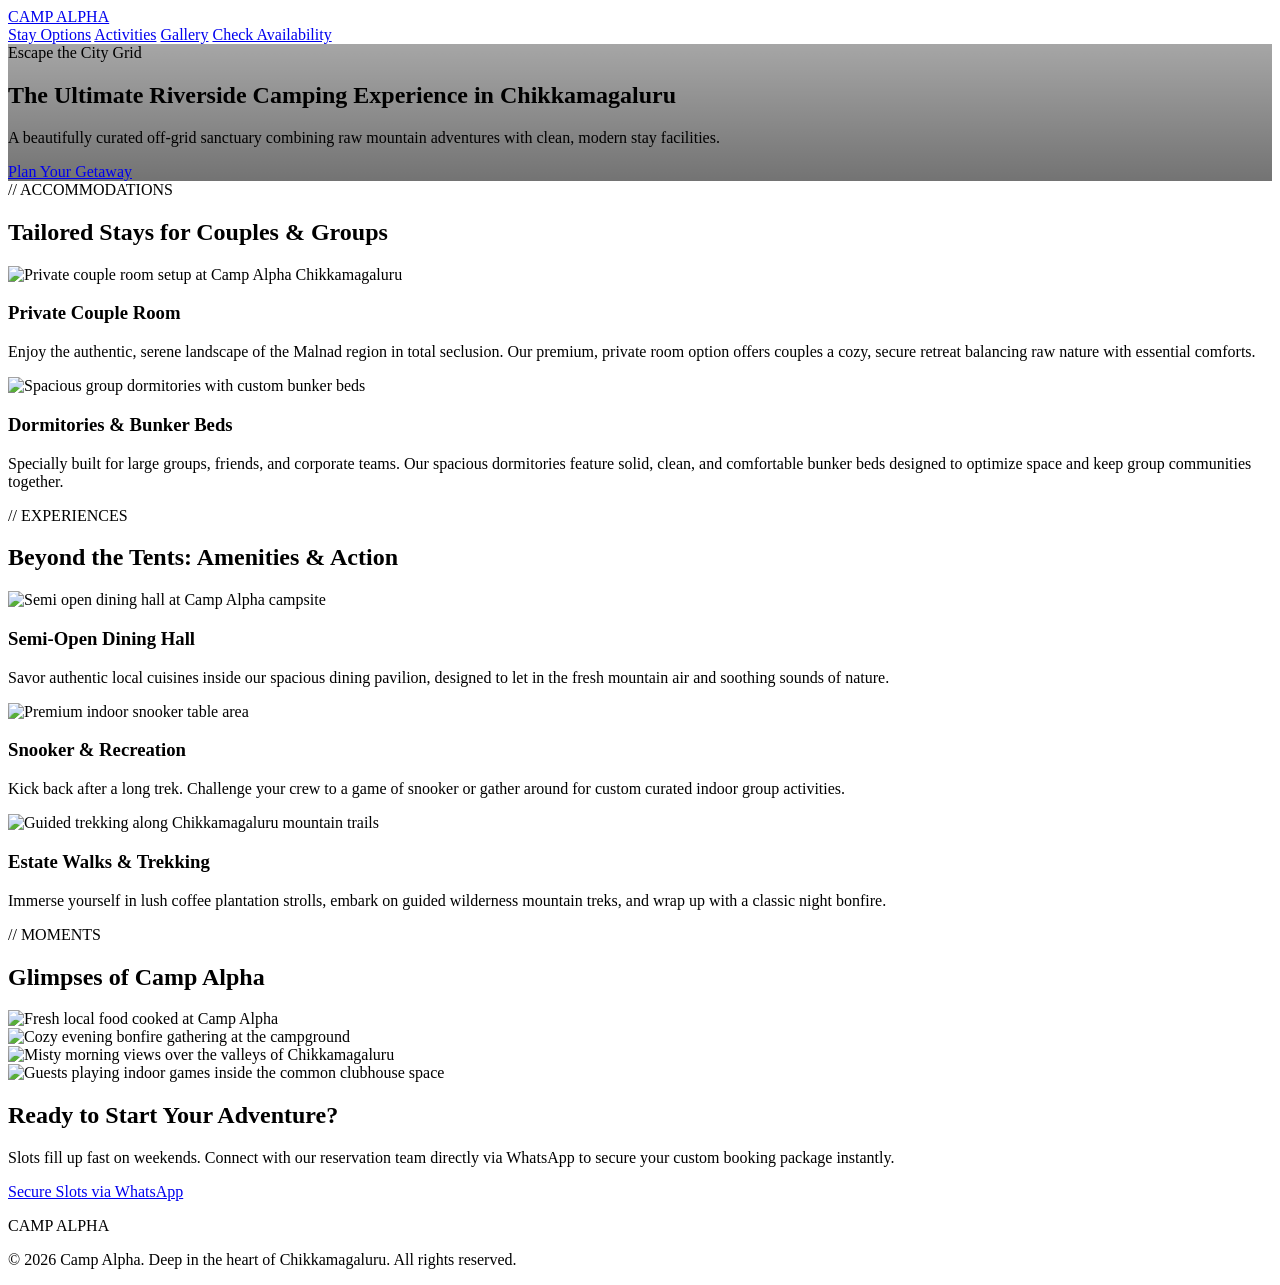
==== index.html @ cf1cba67 "Rename indrex.html to index.html" ====
<!DOCTYPE html>
<html lang="en">
<head>
    <meta charset="UTF-8">
    <meta name="viewport" content="width=device-width, initial-scale=1.0">
    <title>Camp Alpha | Premium Riverside Campsite & Dorms in Chikkamagaluru</title>
    <meta name="description" content="Discover Camp Alpha in Chikkamagaluru. Offering premium riverside camping, cozy private rooms, group dormitories with bunker beds, snooker, and a semi-open dining experience.">
    <meta name="keywords" content="campsite in chikkamagaluru, dormitory stay chikkamagaluru, bunker beds camp, riverside camping, private couple room campsite, camp alpha">
    
    <!-- Open Graph for Premium Social Link Previews -->
    <meta property="og:type" content="website">
    <meta property="og:url" content="https://yourdomain.com/">
    <meta property="og:title" content="Camp Alpha | Premium Riverside Campsite & Stay">
    <meta property="og:description" content="Riverside camping, premium group dorms, private couple rooms, snooker, and trekking at Camp Alpha, Chikkamagaluru.">
    <meta property="og:image" content="images/share-preview.webp">

    <!-- Design Fonts -->
    <link rel="preconnect" href="https://fonts.googleapis.com">
    <link rel="preconnect" href="https://fonts.gstatic.com" crossorigin>
    <link href="https://fonts.googleapis.com/css2?family=DM+Sans:wght@400;500;700&family=Playfair+Display:ital,wght@0,600;1,400&display=swap" rel="stylesheet">
    
    <link rel="stylesheet" href="style.css">

    <!-- Schema Structured Data for Local Search Optimization -->
    <script type="application/ld+json">
    {
      "@context": "https://schema.org",
      "@type": "Campground",
      "name": "Camp Alpha",
      "image": "https://yourdomain.com/images/hero-bg.webp",
      "description": "Premium adventure campsite, dormitory, and private stay structure in Chikkamagaluru.",
      "address": {
        "@type": "PostalAddress",
        "addressLocality": "Chikkamagaluru",
        "addressRegion": "Karnataka",
        "addressCountry": "IN"
      },
      "url": "https://yourdomain.com"
    }
    </script>
</head>
<body>

    <header class="navbar">
        <a href="#" class="brand-logo">CAMP ALPHA</a>
        <nav class="nav-links">
            <a href="#accommodations">Stay Options</a>
            <a href="#amenities">Activities</a>
            <a href="#gallery">Gallery</a>
            <a href="#booking" class="nav-cta">Check Availability</a>
        </nav>
    </header>

    <main>
        <!-- Hero Section -->
        <section class="hero-viewport" style="background-image: linear-gradient(rgba(0,0,0,0.35), rgba(0,0,0,0.55)), url('images/hero-bg.webp');">
            <div class="hero-container">
                <span class="hero-tagline">Escape the City Grid</span>
                <h1>The Ultimate Riverside Camping Experience in Chikkamagaluru</h1>
                <p>A beautifully curated off-grid sanctuary combining raw mountain adventures with clean, modern stay facilities.</p>
                <a href="#booking" class="action-btn">Plan Your Getaway</a>
            </div>
        </section>

        <!-- Accommodations / Stay Structural Flow -->
        <section id="accommodations" class="content-block">
            <div class="block-header">
                <span class="section-meta">// ACCOMMODATIONS</span>
                <h2>Tailored Stays for Couples & Groups</h2>
            </div>
            
            <div class="split-display-grid">
                <div class="display-card">
                    <div class="img-frame">
                        <img src="images/stay-couple.webp" alt="Private couple room setup at Camp Alpha Chikkamagaluru" loading="lazy">
                    </div>
                    <div class="card-body">
                        <h3>Private Couple Room</h3>
                        <p>Enjoy the authentic, serene landscape of the Malnad region in total seclusion. Our premium, private room option offers couples a cozy, secure retreat balancing raw nature with essential comforts.</p>
                    </div>
                </div>

                <div class="display-card">
                    <div class="img-frame">
                        <img src="images/stay-dorm.webp" alt="Spacious group dormitories with custom bunker beds" loading="lazy">
                    </div>
                    <div class="card-body">
                        <h3>Dormitories & Bunker Beds</h3>
                        <p>Specially built for large groups, friends, and corporate teams. Our spacious dormitories feature solid, clean, and comfortable bunker beds designed to optimize space and keep group communities together.</p>
                    </div>
                </div>
            </div>
        </section>

        <!-- Amenities & Recreation Elements -->
        <section id="amenities" class="content-block dark-accent">
            <div class="block-header">
                <span class="section-meta">// EXPERIENCES</span>
                <h2>Beyond the Tents: Amenities & Action</h2>
            </div>

            <div class="amenities-layout-row">
                <div class="amenity-node">
                    <img src="images/amenity-dining.webp" alt="Semi open dining hall at Camp Alpha campsite" loading="lazy">
                    <div class="node-meta">
                        <h3>Semi-Open Dining Hall</h3>
                        <p>Savor authentic local cuisines inside our spacious dining pavilion, designed to let in the fresh mountain air and soothing sounds of nature.</p>
                    </div>
                </div>

                <div class="amenity-node">
                    <img src="images/amenity-snooker.webp" alt="Premium indoor snooker table area" loading="lazy">
                    <div class="node-meta">
                        <h3>Snooker & Recreation</h3>
                        <p>Kick back after a long trek. Challenge your crew to a game of snooker or gather around for custom curated indoor group activities.</p>
                    </div>
                </div>

                <div class="amenity-node">
                    <img src="images/amenity-trek.webp" alt="Guided trekking along Chikkamagaluru mountain trails" loading="lazy">
                    <div class="node-meta">
                        <h3>Estate Walks & Trekking</h3>
                        <p>Immerse yourself in lush coffee plantation strolls, embark on guided wilderness mountain treks, and wrap up with a classic night bonfire.</p>
                    </div>
                </div>
            </div>
        </section>

        <!-- Media Gallery Component -->
        <section id="gallery" class="content-block">
            <div class="block-header">
                <span class="section-meta">// MOMENTS</span>
                <h2>Glimpses of Camp Alpha</h2>
            </div>
            <div class="masonry-gallery">
                <div class="gallery-item"><img src="images/gallery-1.webp" alt="Fresh local food cooked at Camp Alpha" loading="lazy"></div>
                <div class="gallery-item"><img src="images/gallery-2.webp" alt="Cozy evening bonfire gathering at the campground" loading="lazy"></div>
                <div class="gallery-item"><img src="images/gallery-3.webp" alt="Misty morning views over the valleys of Chikkamagaluru" loading="lazy"></div>
                <div class="gallery-item"><img src="images/gallery-4.webp" alt="Guests playing indoor games inside the common clubhouse space" loading="lazy"></div>
            </div>
        </section>

        <!-- Conversion and Interactive CTA Block -->
        <section id="booking" class="cta-banner-block">
            <div class="cta-box-wrapper">
                <h2>Ready to Start Your Adventure?</h2>
                <p>Slots fill up fast on weekends. Connect with our reservation team directly via WhatsApp to secure your custom booking package instantly.</p>
                <!-- Replace with your actual business link -->
                <a href="https://wa.me/YOUR_PHONE_NUMBER?text=Hi%20Camp%20Alpha!%20I%20want%20to%20check%20availability%20for%20an%20upcoming%20stay." class="whatsapp-cta-link" target="_blank" rel="noopener">
                    Secure Slots via WhatsApp
                </a>
            </div>
        </section>
    </main>

    <footer class="footer-bar">
        <div class="footer-wrap">
            <p class="brand-foot">CAMP ALPHA</p>
            <p class="copyright">&copy; 2026 Camp Alpha. Deep in the heart of Chikkamagaluru. All rights reserved.</p>
        </div>
    </footer>

</body>
</html>
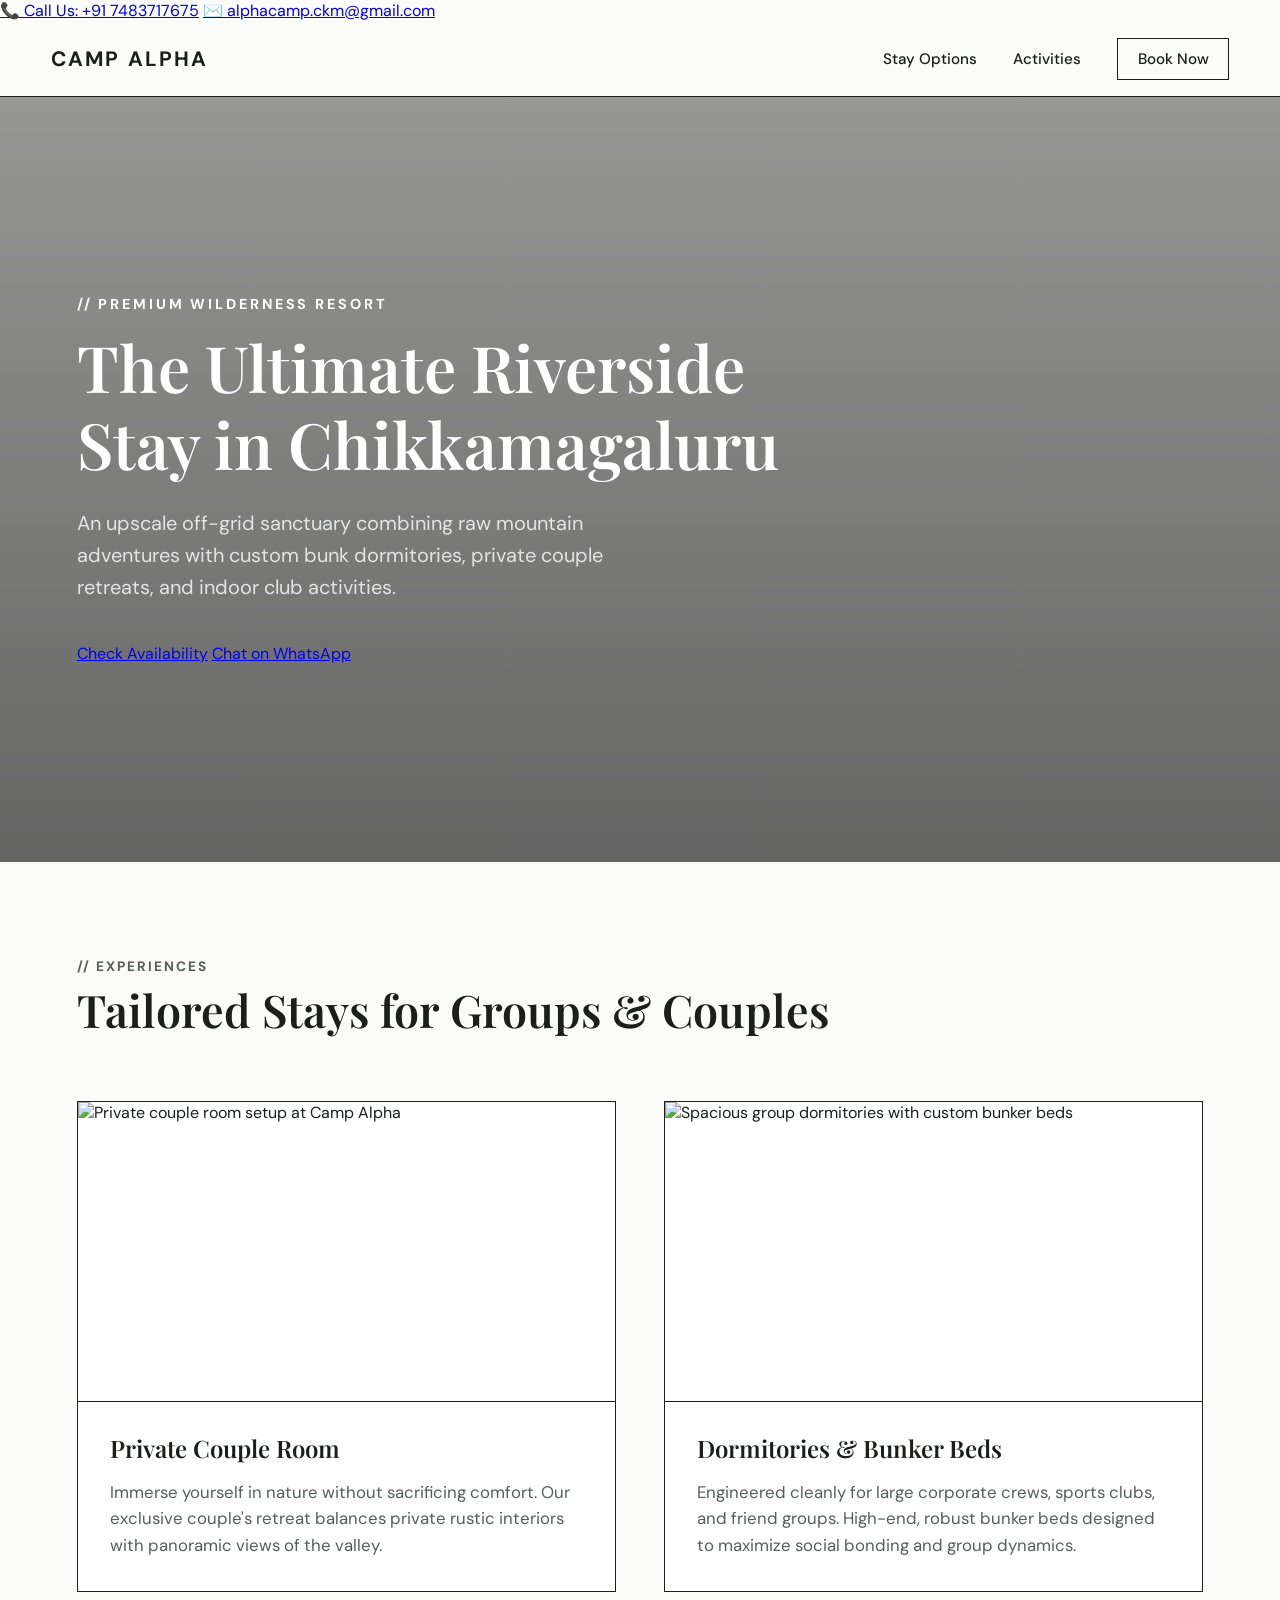
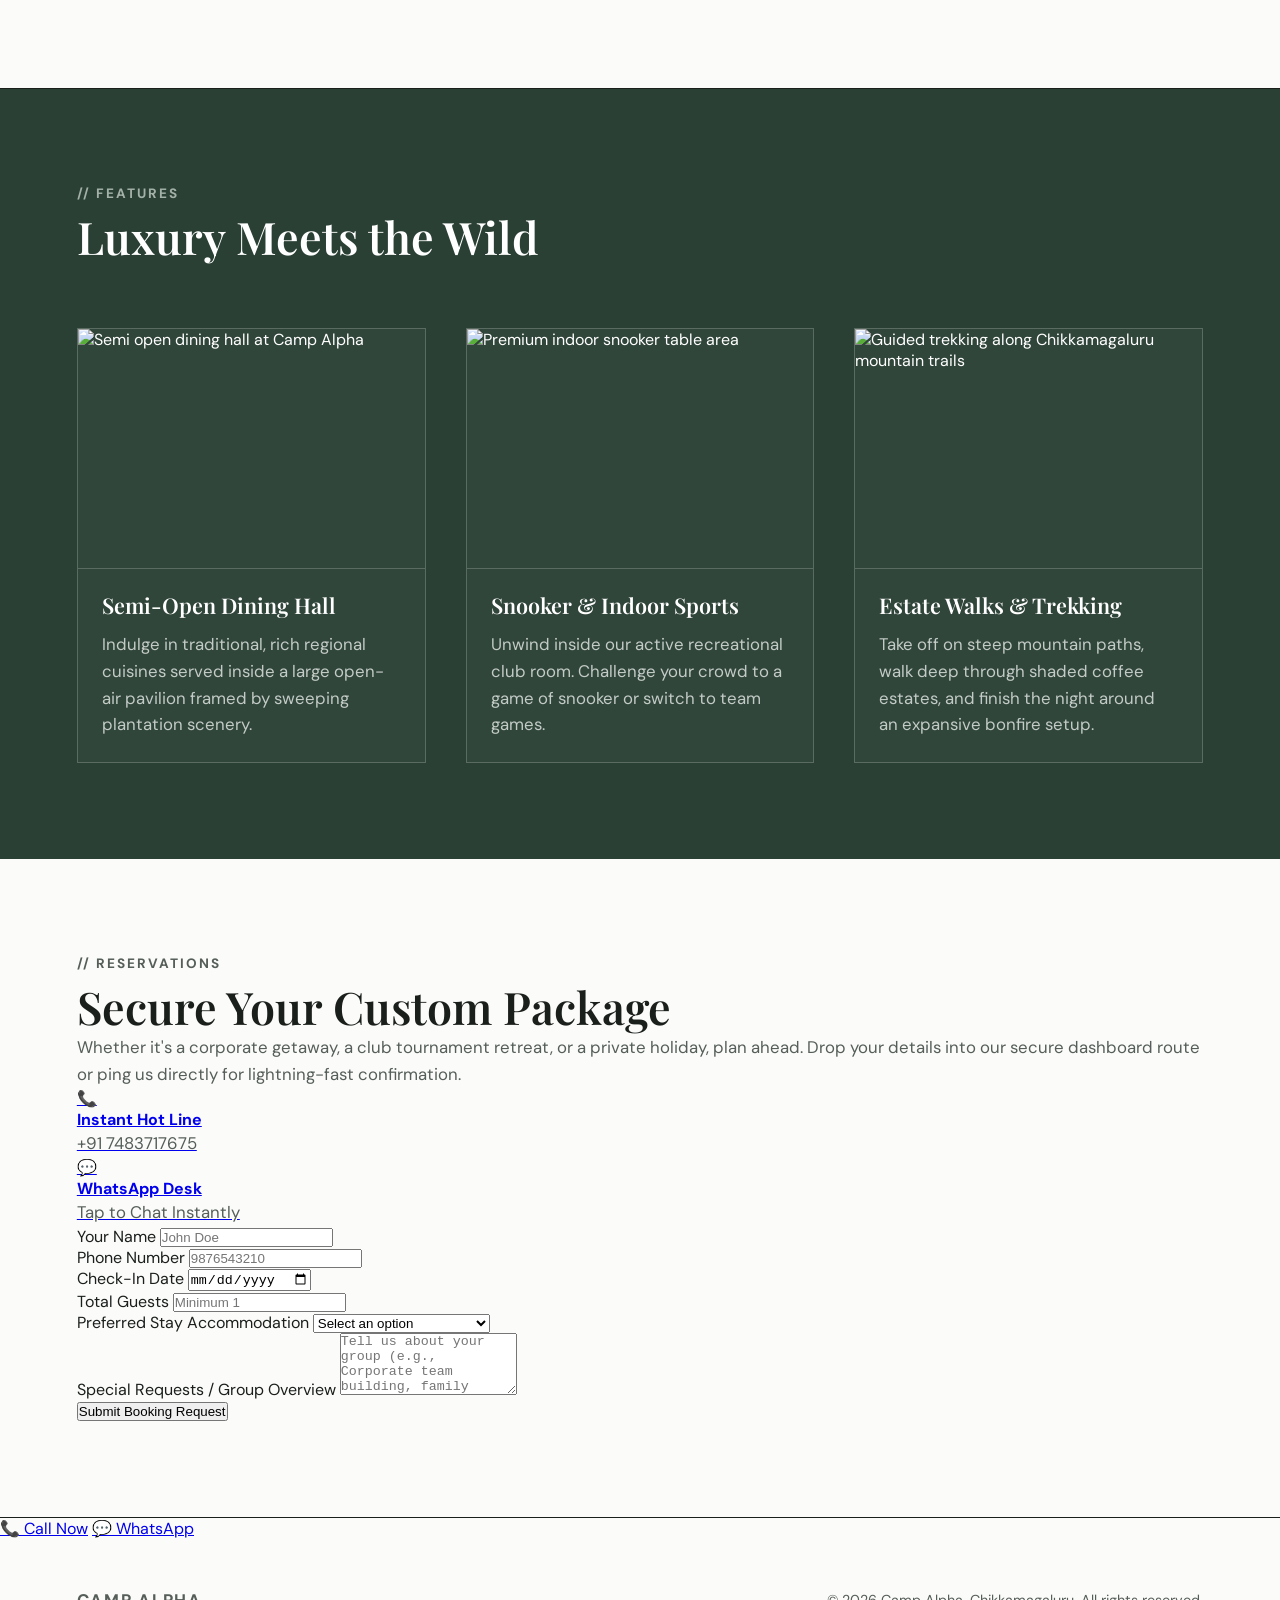
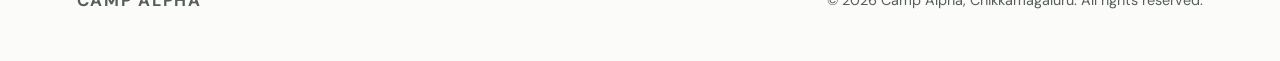
==== commit 65029563: "Update index.html" ====
--- a/index.html
+++ b/index.html
@@ -4,89 +4,74 @@
     <meta charset="UTF-8">
     <meta name="viewport" content="width=device-width, initial-scale=1.0">
     <title>Camp Alpha | Premium Riverside Campsite & Dorms in Chikkamagaluru</title>
-    <meta name="description" content="Discover Camp Alpha in Chikkamagaluru. Offering premium riverside camping, cozy private rooms, group dormitories with bunker beds, snooker, and a semi-open dining experience.">
-    <meta name="keywords" content="campsite in chikkamagaluru, dormitory stay chikkamagaluru, bunker beds camp, riverside camping, private couple room campsite, camp alpha">
+    <meta name="description" content="Book your stay at Camp Alpha, Chikkamagaluru. Premium riverside camping, group dormitories with bunker beds, private couple rooms, snooker, and authentic Malnad dining.">
+    <meta name="keywords" content="campsite in chikkamagaluru, dormitory stay chikkamagaluru, bunker beds camp, riverside camping, camp alpha booking">
     
-    <!-- Open Graph for Premium Social Link Previews -->
-    <meta property="og:type" content="website">
-    <meta property="og:url" content="https://yourdomain.com/">
-    <meta property="og:title" content="Camp Alpha | Premium Riverside Campsite & Stay">
-    <meta property="og:description" content="Riverside camping, premium group dorms, private couple rooms, snooker, and trekking at Camp Alpha, Chikkamagaluru.">
-    <meta property="og:image" content="images/share-preview.webp">
-
     <!-- Design Fonts -->
     <link rel="preconnect" href="https://fonts.googleapis.com">
     <link rel="preconnect" href="https://fonts.gstatic.com" crossorigin>
-    <link href="https://fonts.googleapis.com/css2?family=DM+Sans:wght@400;500;700&family=Playfair+Display:ital,wght@0,600;1,400&display=swap" rel="stylesheet">
+    <link href="https://fonts.googleapis.com/css2?family=DM+Sans:wght@400;500;700&family=Playfair+Display:wght@600;700&display=swap" rel="stylesheet">
     
     <link rel="stylesheet" href="style.css">
-
-    <!-- Schema Structured Data for Local Search Optimization -->
-    <script type="application/ld+json">
-    {
-      "@context": "https://schema.org",
-      "@type": "Campground",
-      "name": "Camp Alpha",
-      "image": "https://yourdomain.com/images/hero-bg.webp",
-      "description": "Premium adventure campsite, dormitory, and private stay structure in Chikkamagaluru.",
-      "address": {
-        "@type": "PostalAddress",
-        "addressLocality": "Chikkamagaluru",
-        "addressRegion": "Karnataka",
-        "addressCountry": "IN"
-      },
-      "url": "https://yourdomain.com"
-    }
-    </script>
 </head>
 <body>
+
+    <!-- Professional Fixed Utility Bar (For Desktop/Tablet Quick Comm) -->
+    <div class="top-utility-bar">
+        <div class="utility-wrap">
+            <a href="tel:+917483717675" class="util-link">📞 Call Us: +91 7483717675</a>
+            <a href="mailto:alphacamp.ckm@gmail.com" class="util-link">✉️ alphacamp.ckm@gmail.com</a>
+        </div>
+    </div>
 
     <header class="navbar">
         <a href="#" class="brand-logo">CAMP ALPHA</a>
         <nav class="nav-links">
             <a href="#accommodations">Stay Options</a>
             <a href="#amenities">Activities</a>
-            <a href="#gallery">Gallery</a>
-            <a href="#booking" class="nav-cta">Check Availability</a>
+            <a href="#booking-section" class="nav-cta">Book Now</a>
         </nav>
     </header>
 
     <main>
         <!-- Hero Section -->
-        <section class="hero-viewport" style="background-image: linear-gradient(rgba(0,0,0,0.35), rgba(0,0,0,0.55)), url('images/hero-bg.webp');">
+        <section class="hero-viewport" style="background-image: linear-gradient(rgba(0,0,0,0.4), rgba(0,0,0,0.6)), url('images/hero-bg.jpeg');">
             <div class="hero-container">
-                <span class="hero-tagline">Escape the City Grid</span>
-                <h1>The Ultimate Riverside Camping Experience in Chikkamagaluru</h1>
-                <p>A beautifully curated off-grid sanctuary combining raw mountain adventures with clean, modern stay facilities.</p>
-                <a href="#booking" class="action-btn">Plan Your Getaway</a>
-            </div>
-        </section>
-
-        <!-- Accommodations / Stay Structural Flow -->
+                <span class="hero-tagline">// PREMIUM WILDERNESS RESORT</span>
+                <h1>The Ultimate Riverside Stay in Chikkamagaluru</h1>
+                <p>An upscale off-grid sanctuary combining raw mountain adventures with custom bunk dormitories, private couple retreats, and indoor club activities.</p>
+                <div class="hero-cta-group">
+                    <a href="#booking-section" class="action-btn-primary">Check Availability</a>
+                    <a href="https://wa.me/917483717675?text=Hi%20Camp%20Alpha!%20I%20want%20to%20know%20more%20about%20your%20stay%20packages." class="action-btn-whatsapp" target="_blank" rel="noopener">Chat on WhatsApp</a>
+                </div>
+            </div>
+        </section>
+
+        <!-- Accommodations -->
         <section id="accommodations" class="content-block">
             <div class="block-header">
-                <span class="section-meta">// ACCOMMODATIONS</span>
-                <h2>Tailored Stays for Couples & Groups</h2>
+                <span class="section-meta">// EXPERIENCES</span>
+                <h2>Tailored Stays for Groups & Couples</h2>
             </div>
             
             <div class="split-display-grid">
                 <div class="display-card">
                     <div class="img-frame">
-                        <img src="images/stay-couple.webp" alt="Private couple room setup at Camp Alpha Chikkamagaluru" loading="lazy">
+                        <img src="images/stay-couple.jpeg" alt="Private couple room setup at Camp Alpha" loading="lazy">
                     </div>
                     <div class="card-body">
                         <h3>Private Couple Room</h3>
-                        <p>Enjoy the authentic, serene landscape of the Malnad region in total seclusion. Our premium, private room option offers couples a cozy, secure retreat balancing raw nature with essential comforts.</p>
+                        <p>Immerse yourself in nature without sacrificing comfort. Our exclusive couple's retreat balances private rustic interiors with panoramic views of the valley.</p>
                     </div>
                 </div>
 
                 <div class="display-card">
                     <div class="img-frame">
-                        <img src="images/stay-dorm.webp" alt="Spacious group dormitories with custom bunker beds" loading="lazy">
+                        <img src="images/stay-dorm.jpeg" alt="Spacious group dormitories with custom bunker beds" loading="lazy">
                     </div>
                     <div class="card-body">
                         <h3>Dormitories & Bunker Beds</h3>
-                        <p>Specially built for large groups, friends, and corporate teams. Our spacious dormitories feature solid, clean, and comfortable bunker beds designed to optimize space and keep group communities together.</p>
+                        <p>Engineered cleanly for large corporate crews, sports clubs, and friend groups. High-end, robust bunker beds designed to maximize social bonding and group dynamics.</p>
                     </div>
                 </div>
             </div>
@@ -95,68 +80,126 @@
         <!-- Amenities & Recreation Elements -->
         <section id="amenities" class="content-block dark-accent">
             <div class="block-header">
-                <span class="section-meta">// EXPERIENCES</span>
-                <h2>Beyond the Tents: Amenities & Action</h2>
+                <span class="section-meta">// FEATURES</span>
+                <h2>Luxury Meets the Wild</h2>
             </div>
 
             <div class="amenities-layout-row">
                 <div class="amenity-node">
-                    <img src="images/amenity-dining.webp" alt="Semi open dining hall at Camp Alpha campsite" loading="lazy">
+                    <img src="images/amenity-dining.jpeg" alt="Semi open dining hall at Camp Alpha" loading="lazy">
                     <div class="node-meta">
                         <h3>Semi-Open Dining Hall</h3>
-                        <p>Savor authentic local cuisines inside our spacious dining pavilion, designed to let in the fresh mountain air and soothing sounds of nature.</p>
+                        <p>Indulge in traditional, rich regional cuisines served inside a large open-air pavilion framed by sweeping plantation scenery.</p>
                     </div>
                 </div>
 
                 <div class="amenity-node">
-                    <img src="images/amenity-snooker.webp" alt="Premium indoor snooker table area" loading="lazy">
+                    <img src="images/amenity-snooker.jpeg" alt="Premium indoor snooker table area" loading="lazy">
                     <div class="node-meta">
-                        <h3>Snooker & Recreation</h3>
-                        <p>Kick back after a long trek. Challenge your crew to a game of snooker or gather around for custom curated indoor group activities.</p>
+                        <h3>Snooker & Indoor Sports</h3>
+                        <p>Unwind inside our active recreational club room. Challenge your crowd to a game of snooker or switch to team games.</p>
                     </div>
                 </div>
 
                 <div class="amenity-node">
-                    <img src="images/amenity-trek.webp" alt="Guided trekking along Chikkamagaluru mountain trails" loading="lazy">
+                    <img src="images/amenity-trek.jpeg" alt="Guided trekking along Chikkamagaluru mountain trails" loading="lazy">
                     <div class="node-meta">
                         <h3>Estate Walks & Trekking</h3>
-                        <p>Immerse yourself in lush coffee plantation strolls, embark on guided wilderness mountain treks, and wrap up with a classic night bonfire.</p>
-                    </div>
-                </div>
-            </div>
-        </section>
-
-        <!-- Media Gallery Component -->
-        <section id="gallery" class="content-block">
-            <div class="block-header">
-                <span class="section-meta">// MOMENTS</span>
-                <h2>Glimpses of Camp Alpha</h2>
-            </div>
-            <div class="masonry-gallery">
-                <div class="gallery-item"><img src="images/gallery-1.webp" alt="Fresh local food cooked at Camp Alpha" loading="lazy"></div>
-                <div class="gallery-item"><img src="images/gallery-2.webp" alt="Cozy evening bonfire gathering at the campground" loading="lazy"></div>
-                <div class="gallery-item"><img src="images/gallery-3.webp" alt="Misty morning views over the valleys of Chikkamagaluru" loading="lazy"></div>
-                <div class="gallery-item"><img src="images/gallery-4.webp" alt="Guests playing indoor games inside the common clubhouse space" loading="lazy"></div>
-            </div>
-        </section>
-
-        <!-- Conversion and Interactive CTA Block -->
-        <section id="booking" class="cta-banner-block">
-            <div class="cta-box-wrapper">
-                <h2>Ready to Start Your Adventure?</h2>
-                <p>Slots fill up fast on weekends. Connect with our reservation team directly via WhatsApp to secure your custom booking package instantly.</p>
-                <!-- Replace with your actual business link -->
-                <a href="https://wa.me/YOUR_PHONE_NUMBER?text=Hi%20Camp%20Alpha!%20I%20want%20to%20check%20availability%20for%20an%20upcoming%20stay." class="whatsapp-cta-link" target="_blank" rel="noopener">
-                    Secure Slots via WhatsApp
-                </a>
+                        <p>Take off on steep mountain paths, walk deep through shaded coffee estates, and finish the night around an expansive bonfire setup.</p>
+                    </div>
+                </div>
+            </div>
+        </section>
+
+        <!-- Dynamic Lead Capture & Reservation Engine -->
+        <section id="booking-section" class="content-block booking-bg">
+            <div class="booking-grid-layout">
+                
+                <div class="booking-text-panel">
+                    <span class="section-meta">// RESERVATIONS</span>
+                    <h2>Secure Your Custom Package</h2>
+                    <p>Whether it's a corporate getaway, a club tournament retreat, or a private holiday, plan ahead. Drop your details into our secure dashboard route or ping us directly for lightning-fast confirmation.</p>
+                    
+                    <div class="direct-channels">
+                        <a href="tel:+917483717675" class="channel-card call-card">
+                            <span class="icon">📞</span>
+                            <div>
+                                <h4>Instant Hot Line</h4>
+                                <p>+91 7483717675</p>
+                            </div>
+                        </a>
+                        <a href="https://wa.me/917483717675?text=Hi%20Camp%20Alpha!%20I%20want%20to%20check%20availability." class="channel-card wa-card" target="_blank" rel="noopener">
+                            <span class="icon">💬</span>
+                            <div>
+                                <h4>WhatsApp Desk</h4>
+                                <p>Tap to Chat Instantly</p>
+                            </div>
+                        </a>
+                    </div>
+                </div>
+
+                <!-- Live Inbox Submission Form -->
+                <!-- PRO TIP: Create a free endpoint at formbold.com or formspree.io and replace the URL below -->
+                <div class="booking-form-panel">
+                    <form action="https://formbold.com/s/YOUR_UNIQUE_FORM_ID_HERE" method="POST" class="lead-form">
+                        <div class="form-row">
+                            <div class="form-group">
+                                <label for="name">Your Name</label>
+                                <input type="text" id="name" name="name" placeholder="John Doe" required>
+                            </div>
+                            <div class="form-group">
+                                <label for="phone">Phone Number</label>
+                                <input type="tel" id="phone" name="phone" placeholder="9876543210" required>
+                            </div>
+                        </div>
+
+                        <div class="form-row">
+                            <div class="form-group">
+                                <label for="checkin">Check-In Date</label>
+                                <input type="date" id="checkin" name="checkin" required>
+                            </div>
+                            <div class="form-group">
+                                <label for="guests">Total Guests</label>
+                                <input type="number" id="guests" name="guests" min="1" placeholder="Minimum 1" required>
+                            </div>
+                        </div>
+
+                        <div class="form-group">
+                            <label for="stay_type">Preferred Stay Accommodation</label>
+                            <select id="stay_type" name="stay_type" required>
+                                <option value="" disabled selected>Select an option</option>
+                                <option value="couple-room">Private Couple Room</option>
+                                <option value="dormitory">Dormitory / Bunker Beds</option>
+                                <option value="tent-camping">Standard Tented Camping</option>
+                            </select>
+                        </div>
+
+                        <div class="form-group">
+                            <label for="message">Special Requests / Group Overview</label>
+                            <textarea id="message" name="message" rows="4" placeholder="Tell us about your group (e.g., Corporate team building, family gathering, dietary preferences)"></textarea>
+                        </div>
+
+                        <!-- Anti-Spam Honeypot Field (Hidden from real users) -->
+                        <input type="text" name="_gotcha" style="display:none">
+
+                        <button type="submit" class="submit-form-btn">Submit Booking Request</button>
+                    </form>
+                </div>
+
             </div>
         </section>
     </main>
+
+    <!-- Mobile-Only Persistent Bottom Action Dock -->
+    <div class="mobile-action-dock">
+        <a href="tel:+917483717675" class="dock-item dock-call">📞 Call Now</a>
+        <a href="https://wa.me/917483717675?text=Hi%20Camp%20Alpha!%20I%20am%20visiting%20your%20website%20and%20want%20to%20book%20a%20stay." class="dock-item dock-wa" target="_blank" rel="noopener">💬 WhatsApp</a>
+    </div>
 
     <footer class="footer-bar">
         <div class="footer-wrap">
             <p class="brand-foot">CAMP ALPHA</p>
-            <p class="copyright">&copy; 2026 Camp Alpha. Deep in the heart of Chikkamagaluru. All rights reserved.</p>
+            <p class="copyright">&copy; 2026 Camp Alpha, Chikkamagaluru. All rights reserved.</p>
         </div>
     </footer>
 
--- a/style.css
+++ b/style.css
@@ -0,0 +1,352 @@
+/* Core Structural Tokens & Resets */
+* {
+    margin: 0;
+    padding: 0;
+    box-sizing: border-box;
+}
+
+:root {
+    --bg-light: #FBFBFA;
+    --text-dark: #1A1F1C;
+    --text-muted: #555E59;
+    --accent-green: #2A4035;
+    --border-color: #1A1F1C;
+    --font-sans: 'DM Sans', sans-serif;
+    --font-serif: 'Playfair Display', serif;
+}
+
+html {
+    scroll-behavior: smooth;
+    font-family: var(--font-sans);
+    background-color: var(--bg-light);
+    color: var(--text-dark);
+}
+
+/* Typography Overrides */
+h1, h2, h3 {
+    font-family: var(--font-serif);
+    font-weight: 600;
+    line-height: 1.2;
+}
+
+p {
+    line-height: 1.6;
+    font-size: 1.05rem;
+    color: var(--text-muted);
+}
+
+/* Navigation Layout */
+.navbar {
+    display: flex;
+    justify-content: space-between;
+    align-items: center;
+    padding: 1.5rem 4%;
+    background-color: var(--bg-light);
+    border-bottom: 1px solid var(--border-color);
+    position: sticky;
+    top: 0;
+    z-index: 1000;
+}
+
+.brand-logo {
+    font-size: 1.3rem;
+    font-weight: 700;
+    letter-spacing: 0.1em;
+    text-decoration: none;
+    color: var(--text-dark);
+}
+
+.nav-links a {
+    text-decoration: none;
+    color: var(--text-dark);
+    margin-left: 2rem;
+    font-size: 0.95rem;
+    font-weight: 500;
+    transition: opacity 0.2s;
+}
+
+.nav-links a:hover {
+    opacity: 0.7;
+}
+
+.nav-links .nav-cta {
+    border: 1px solid var(--border-color);
+    padding: 0.6rem 1.2rem;
+    transition: background 0.2s, color 0.2s;
+}
+
+.nav-links .nav-cta:hover {
+    background-color: var(--text-dark);
+    color: var(--bg-light);
+    opacity: 1;
+}
+
+/* Hero Component - Editorial Layout */
+.hero-viewport {
+    height: 85vh;
+    background-size: cover;
+    background-position: center;
+    display: flex;
+    align-items: center;
+    padding: 0 6%;
+}
+
+.hero-container {
+    max-width: 750px;
+    color: #FFFFFF;
+}
+
+.hero-tagline {
+    font-size: 0.9rem;
+    text-transform: uppercase;
+    letter-spacing: 0.2em;
+    display: block;
+    margin-bottom: 1rem;
+    font-weight: 700;
+}
+
+.hero-viewport h1 {
+    font-size: clamp(2.5rem, 5vw, 4rem);
+    margin-bottom: 1.5rem;
+    color: #FFFFFF;
+}
+
+.hero-viewport p {
+    color: #E2E5E3;
+    font-size: 1.25rem;
+    margin-bottom: 2.5rem;
+    max-width: 600px;
+}
+
+.action-btn {
+    display: inline-block;
+    background-color: #FFFFFF;
+    color: var(--text-dark);
+    text-decoration: none;
+    padding: 1rem 2rem;
+    font-weight: 700;
+    font-size: 1rem;
+    border: 1px solid #FFFFFF;
+    transition: background 0.2s, color 0.2s;
+}
+
+.action-btn:hover {
+    background-color: transparent;
+    color: #FFFFFF;
+}
+
+/* Universal Page Sections */
+.content-block {
+    padding: 6rem 6%;
+    border-bottom: 1px solid var(--border-color);
+}
+
+.block-header {
+    margin-bottom: 4rem;
+}
+
+.section-meta {
+    font-size: 0.85rem;
+    font-weight: 700;
+    letter-spacing: 0.15em;
+    color: var(--text-muted);
+    display: block;
+    margin-bottom: 0.5rem;
+}
+
+.content-block h2 {
+    font-size: clamp(2rem, 3.5vw, 2.8rem);
+}
+
+/* Split Accommodations Grid (No drop-shadows, sharp borders) */
+.split-display-grid {
+    display: grid;
+    grid-template-columns: repeat(auto-fit, minmax(340px, 1fr));
+    gap: 3rem;
+}
+
+.display-card {
+    border: 1px solid var(--border-color);
+    background: #FFFFFF;
+}
+
+.img-frame {
+    width: 100%;
+    height: 300px;
+    overflow: hidden;
+    border-bottom: 1px solid var(--border-color);
+}
+
+.img-frame img {
+    width: 100%;
+    height: 100%;
+    object-fit: cover;
+    transition: transform 0.4s ease;
+}
+
+.display-card:hover .img-frame img {
+    transform: scale(1.03);
+}
+
+.card-body {
+    padding: 2rem;
+}
+
+.card-body h3 {
+    font-size: 1.5rem;
+    margin-bottom: 1rem;
+}
+
+/* Experiences / Amenities Section (Dark Contrast Zone) */
+.dark-accent {
+    background-color: var(--accent-green);
+    color: #FFFFFF;
+    border-bottom: none;
+}
+
+.dark-accent .section-meta {
+    color: #A3B1A9;
+}
+
+.dark-accent p {
+    color: #C3CBC7;
+}
+
+.amenities-layout-row {
+    display: grid;
+    grid-template-columns: repeat(auto-fit, minmax(280px, 1fr));
+    gap: 2.5rem;
+}
+
+.amenity-node {
+    border: 1px solid rgba(255,255,255,0.2);
+    background-color: rgba(255,255,255,0.03);
+}
+
+.amenity-node img {
+    width: 100%;
+    height: 240px;
+    object-fit: cover;
+    display: block;
+    border-bottom: 1px solid rgba(255,255,255,0.2);
+}
+
+.node-meta {
+    padding: 1.5rem;
+}
+
+.node-meta h3 {
+    font-size: 1.35rem;
+    margin-bottom: 0.75rem;
+    color: #FFFFFF;
+}
+
+/* Modern Clean Masonry Gallery Grid */
+.masonry-gallery {
+    display: grid;
+    grid-template-columns: repeat(auto-fit, minmax(220px, 1fr));
+    gap: 1.5rem;
+}
+
+.gallery-item {
+    border: 1px solid var(--border-color);
+    height: 260px;
+    overflow: hidden;
+}
+
+.gallery-item img {
+    width: 100%;
+    height: 100%;
+    object-fit: cover;
+    display: block;
+    transition: transform 0.3s;
+}
+
+.gallery-item:hover img {
+    transform: scale(1.05);
+}
+
+/* Conversion Call-to-Action Section */
+.cta-banner-block {
+    padding: 6rem 6%;
+    text-align: center;
+    border-bottom: 1px solid var(--border-color);
+}
+
+.cta-box-wrapper {
+    max-width: 800px;
+    margin: 0 auto;
+    border: 1px solid var(--border-color);
+    padding: 4rem 2rem;
+    background-color: #FFFFFF;
+}
+
+.cta-box-wrapper h2 {
+    font-size: 2.5rem;
+    margin-bottom: 1rem;
+}
+
+.cta-box-wrapper p {
+    margin-bottom: 2.5rem;
+    max-width: 550px;
+    margin-left: auto;
+    margin-right: auto;
+}
+
+.whatsapp-cta-link {
+    display: inline-block;
+    background-color: var(--text-dark);
+    color: var(--bg-light);
+    text-decoration: none;
+    padding: 1.2rem 2.5rem;
+    font-weight: 700;
+    letter-spacing: 0.05em;
+    text-transform: uppercase;
+    font-size: 0.95rem;
+    transition: background-color 0.2s;
+}
+
+.whatsapp-cta-link:hover {
+    background-color: var(--accent-green);
+}
+
+/* Footer Element */
+.footer-bar {
+    padding: 3rem 6%;
+    background-color: var(--bg-light);
+}
+
+.footer-wrap {
+    display: flex;
+    justify-content: space-between;
+    align-items: center;
+    flex-wrap: wrap;
+    gap: 1.5rem;
+}
+
+.brand-foot {
+    font-weight: 700;
+    letter-spacing: 0.1em;
+}
+
+.copyright {
+    font-size: 0.9rem;
+}
+
+/* Responsiveness Adaptations */
+@media (max-width: 768px) {
+    .navbar {
+        flex-direction: column;
+        gap: 1rem;
+        text-align: center;
+    }
+    .nav-links a {
+        margin: 0 0.75rem;
+    }
+    .content-block {
+        padding: 4rem 4%;
+    }
+    .cta-box-wrapper {
+        padding: 2.5rem 1rem;
+    }
+}
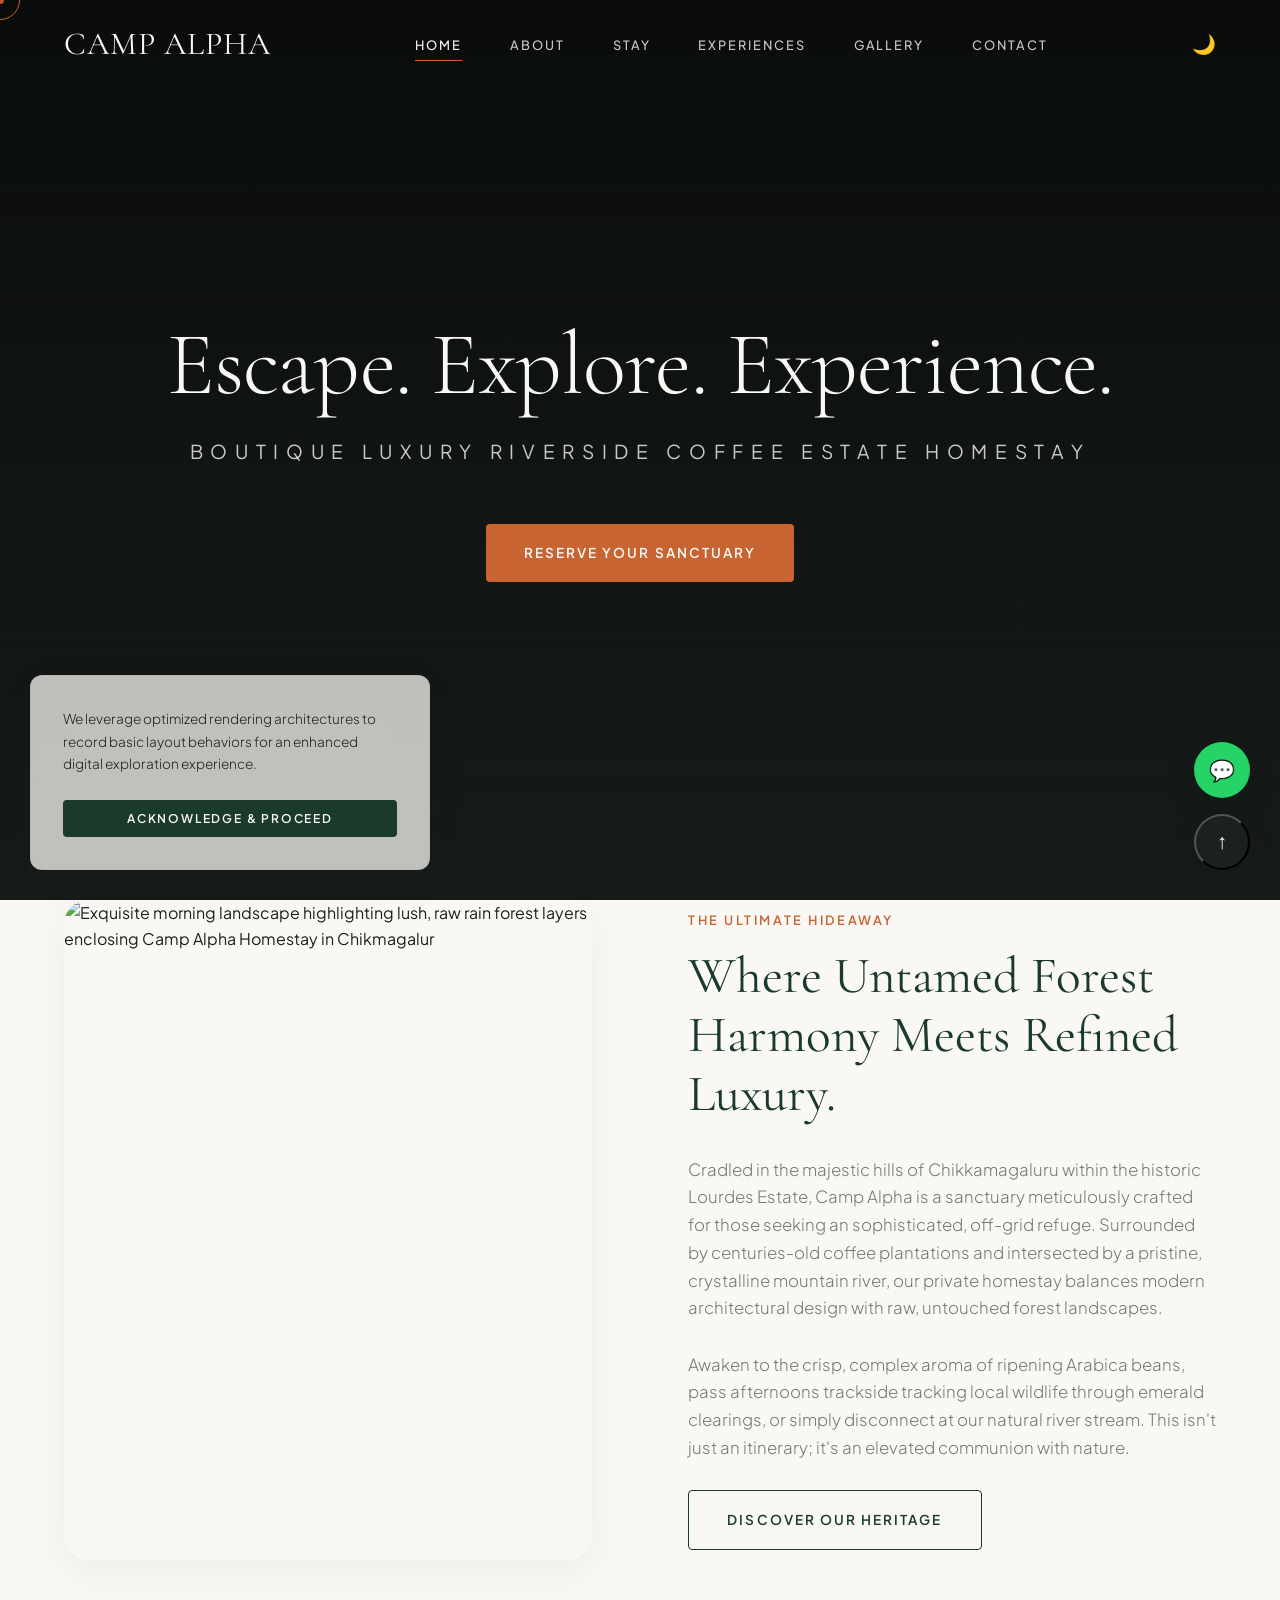
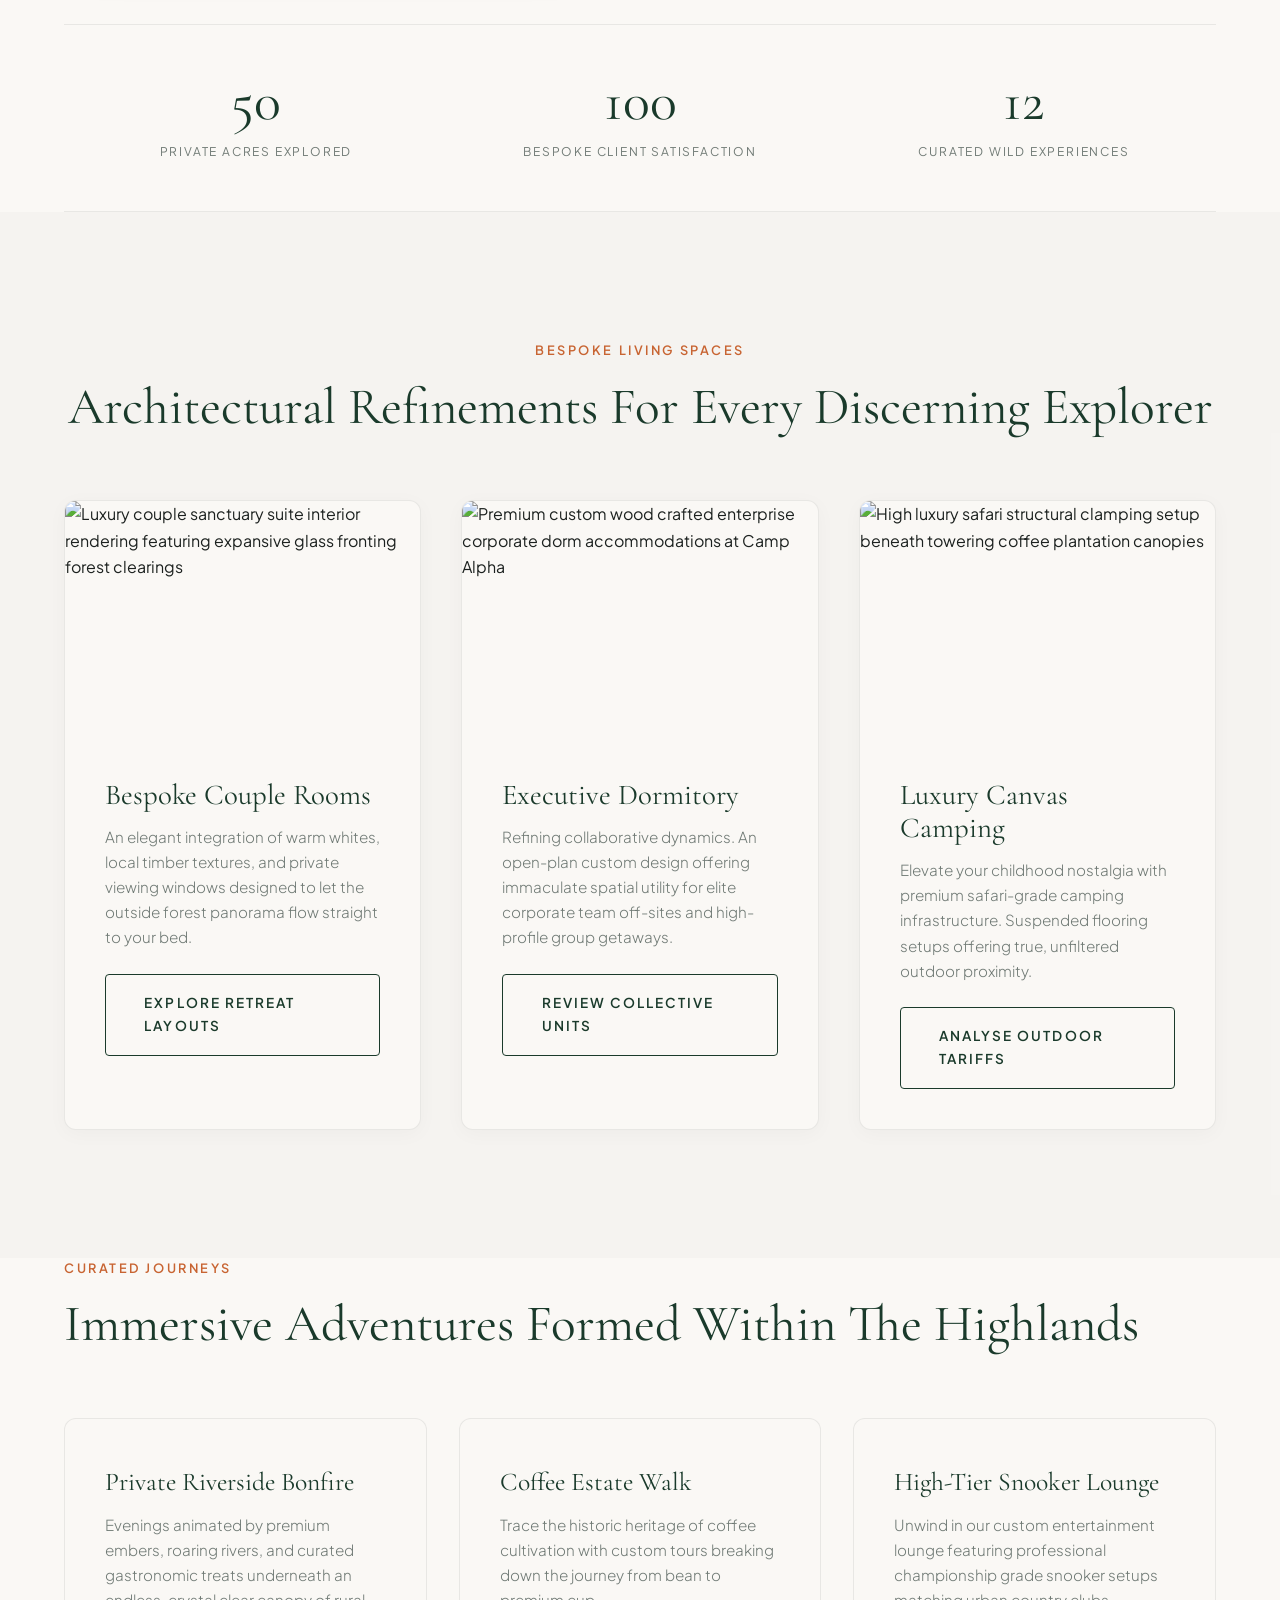
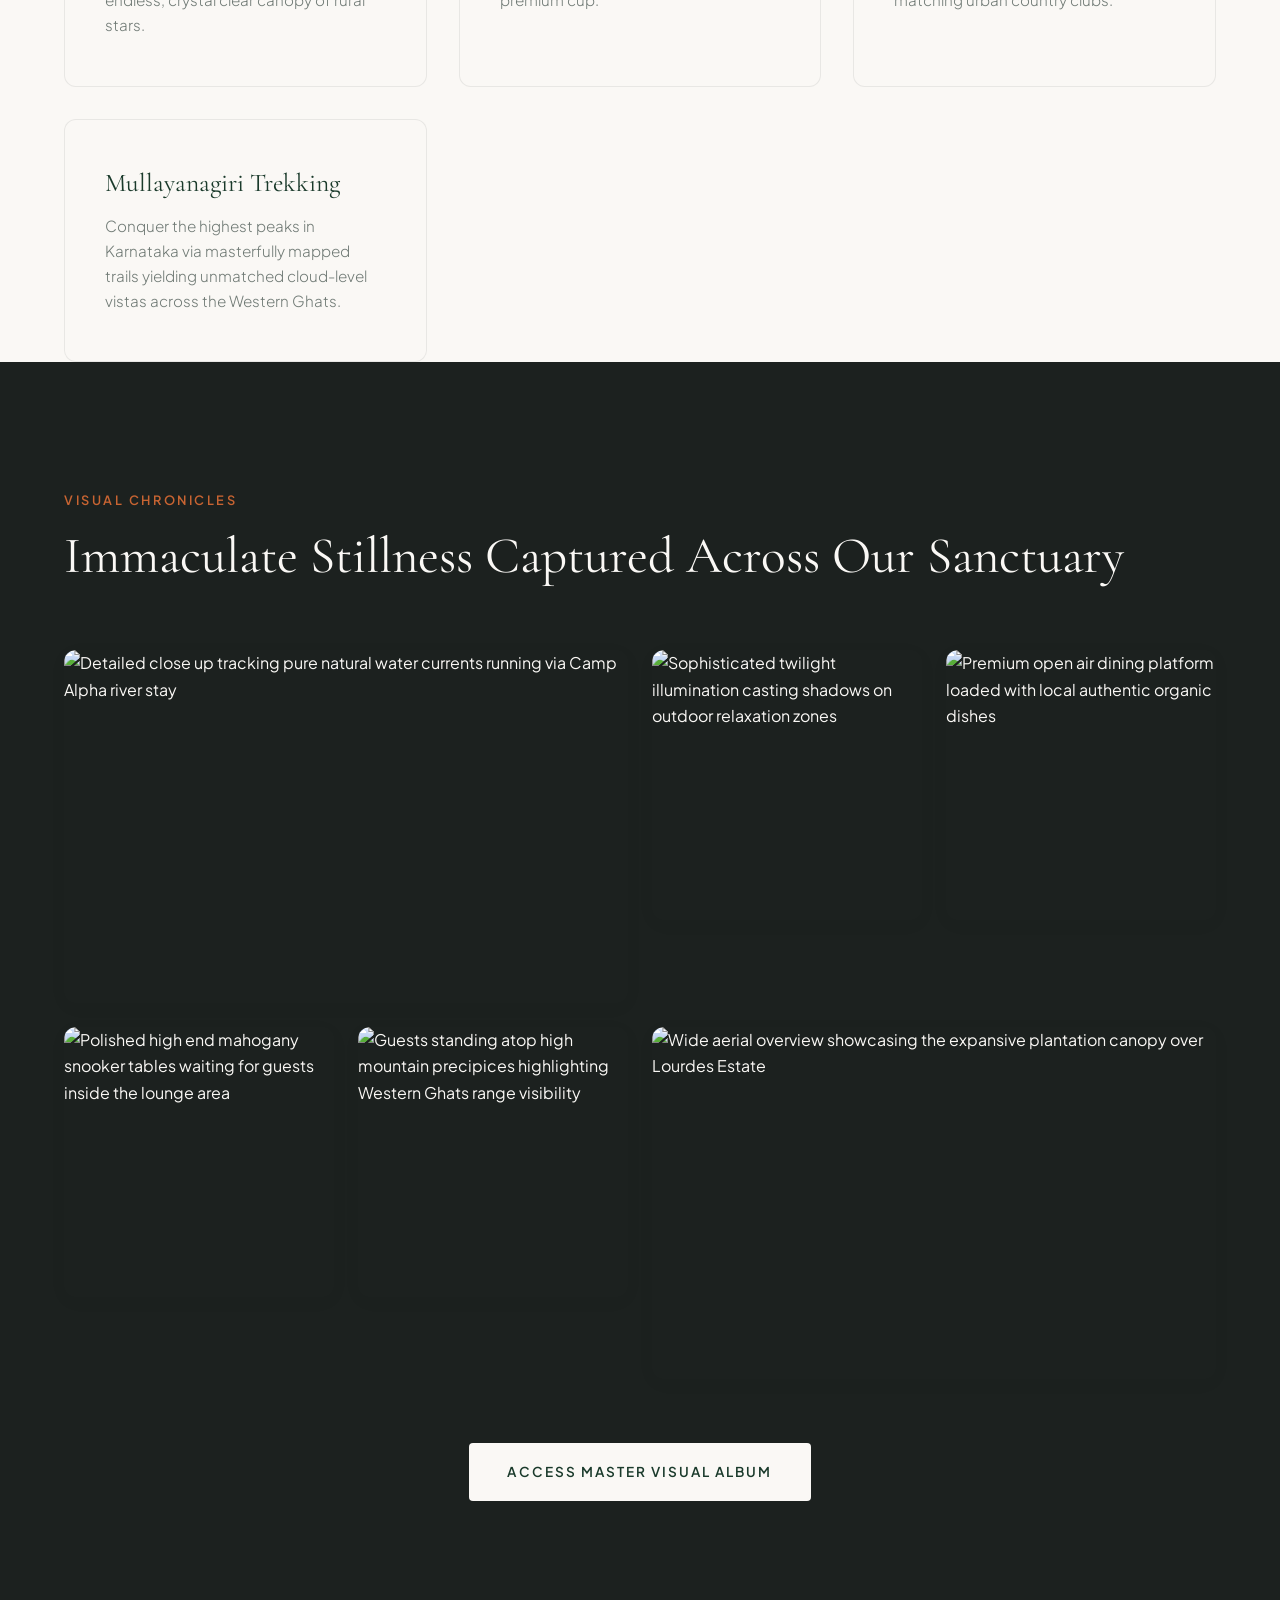
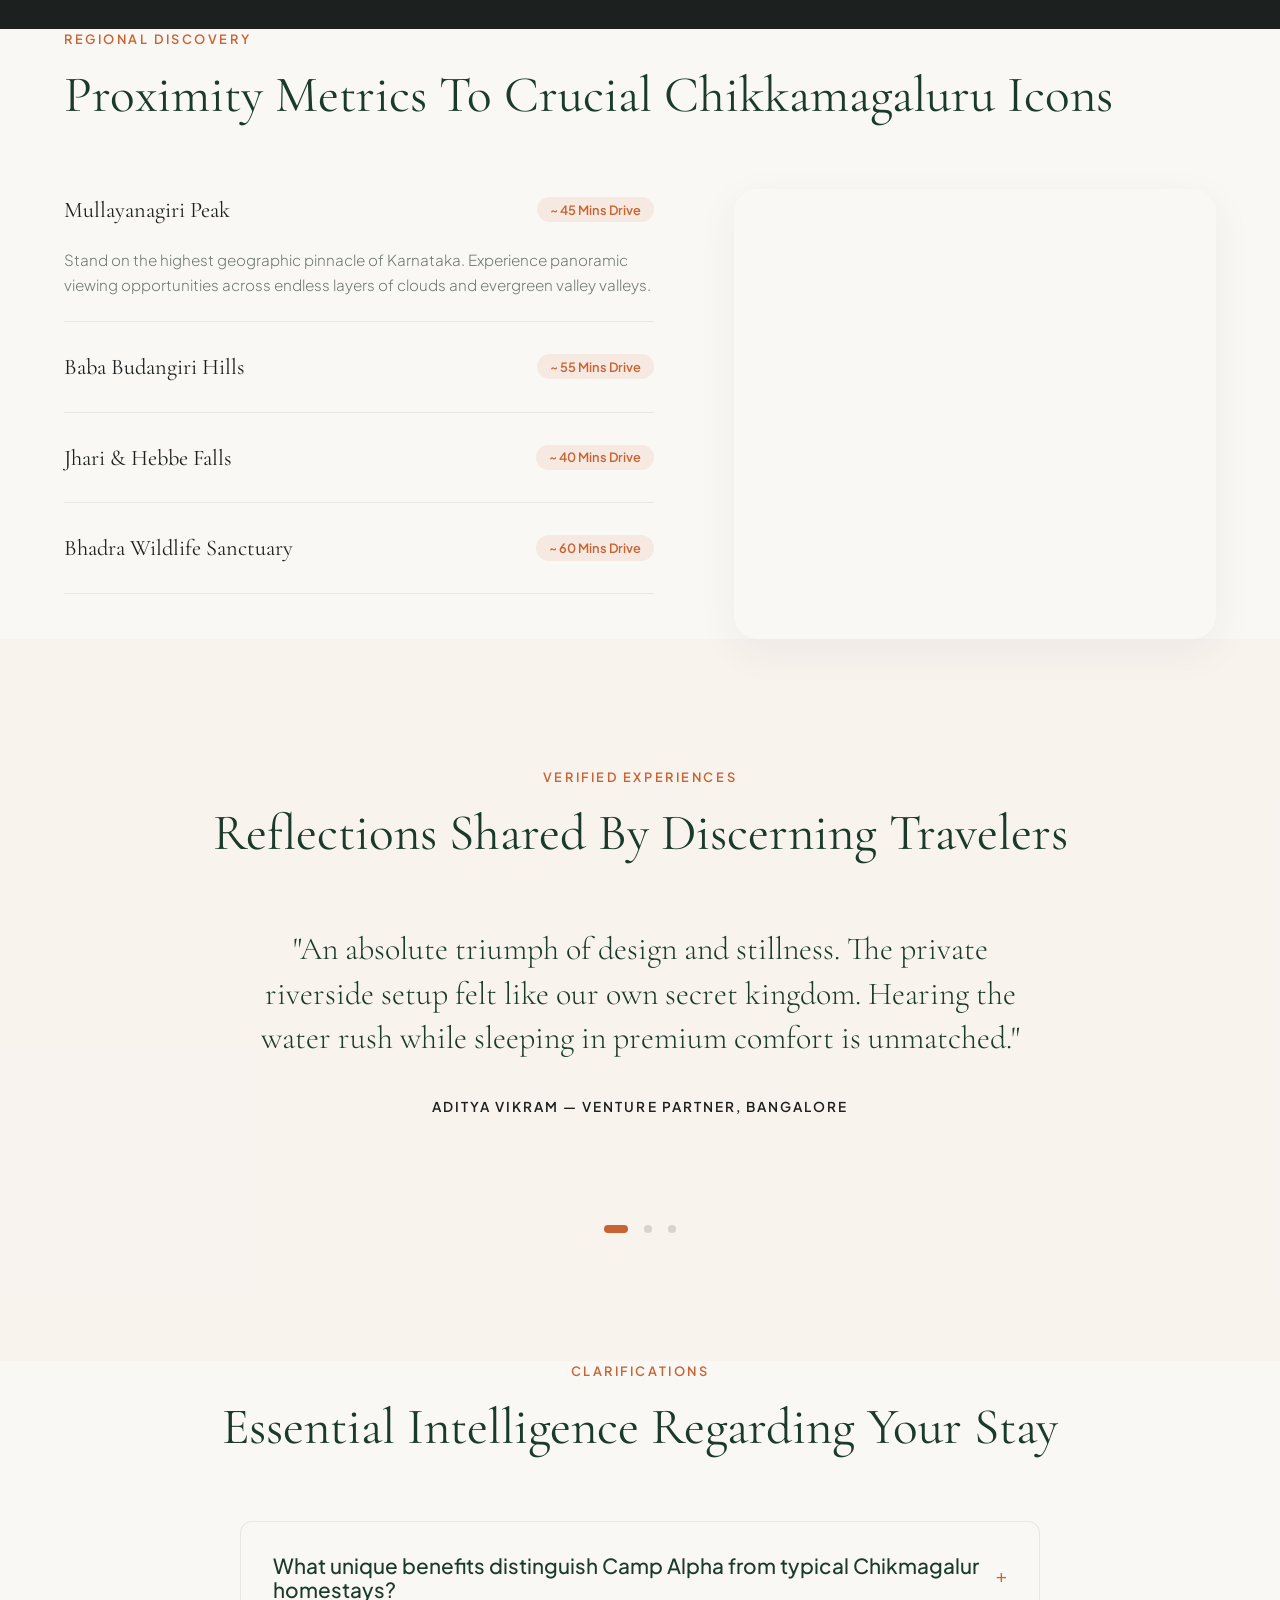
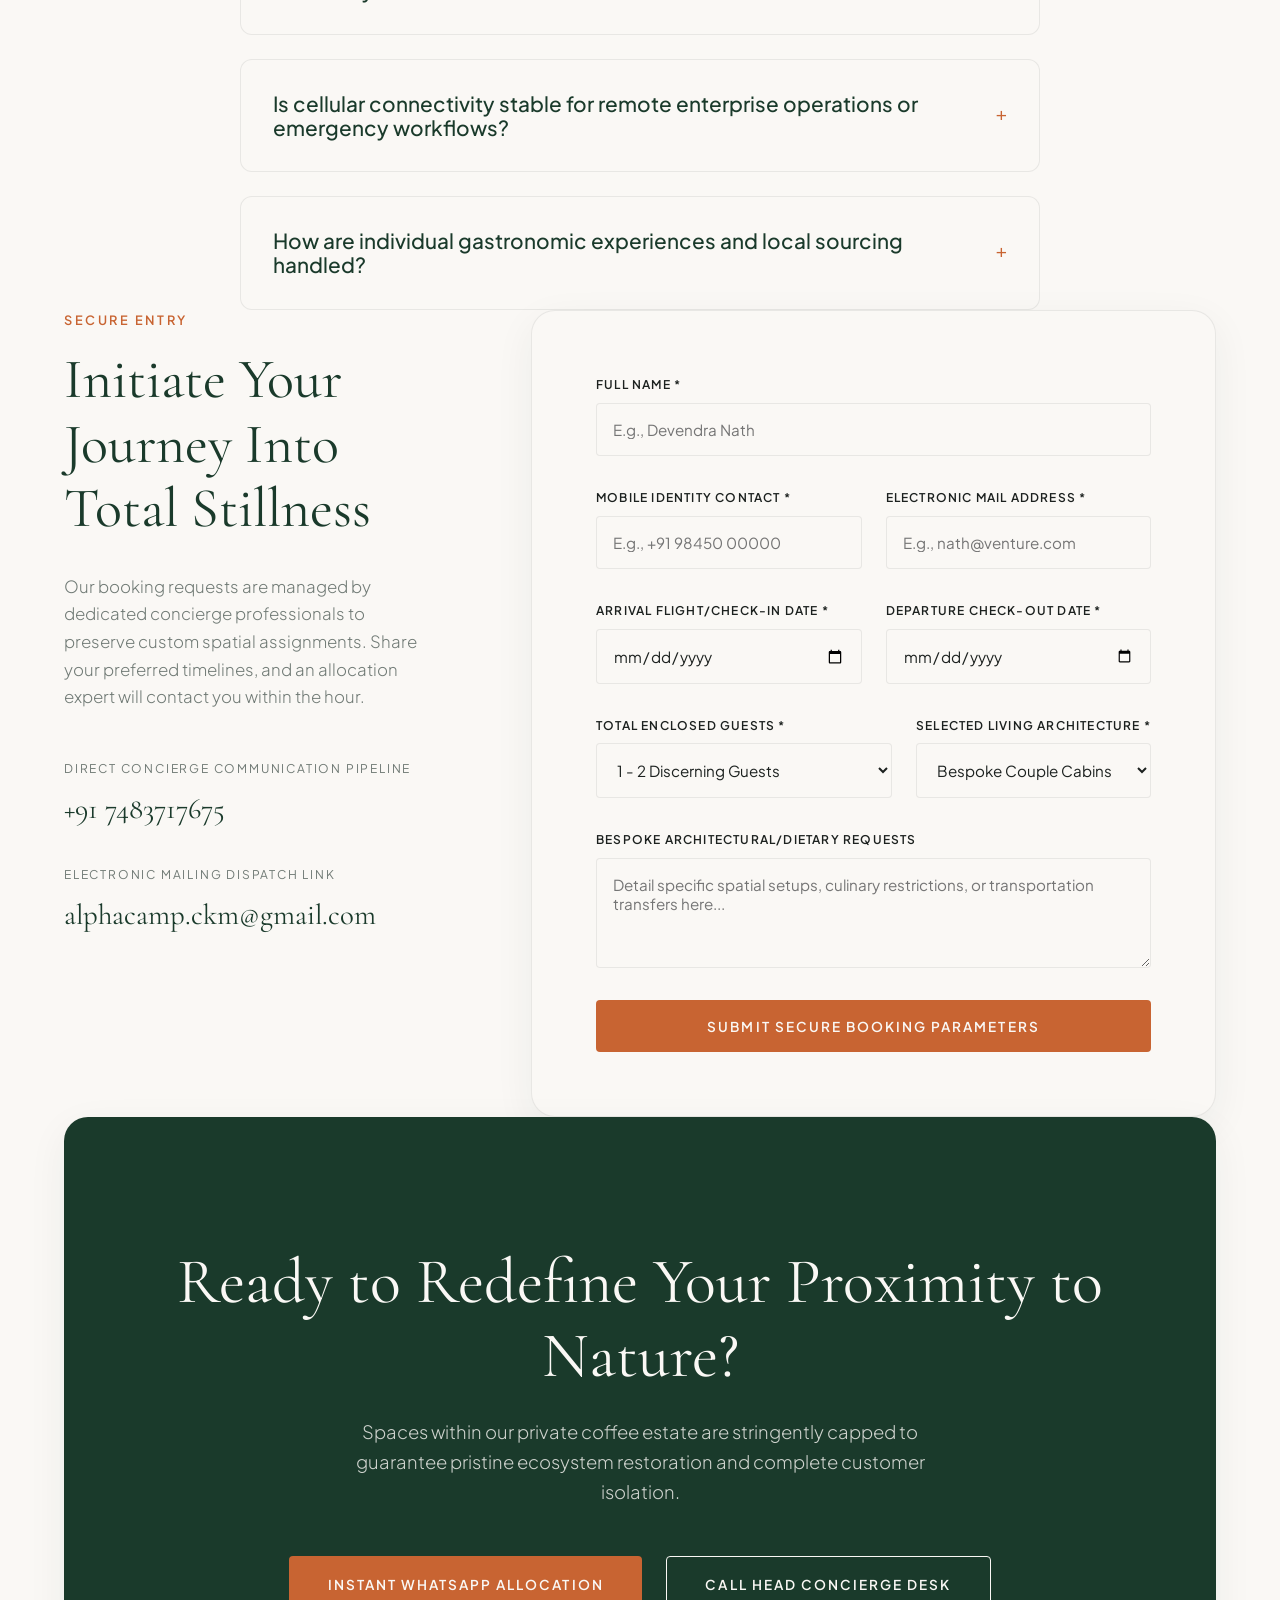
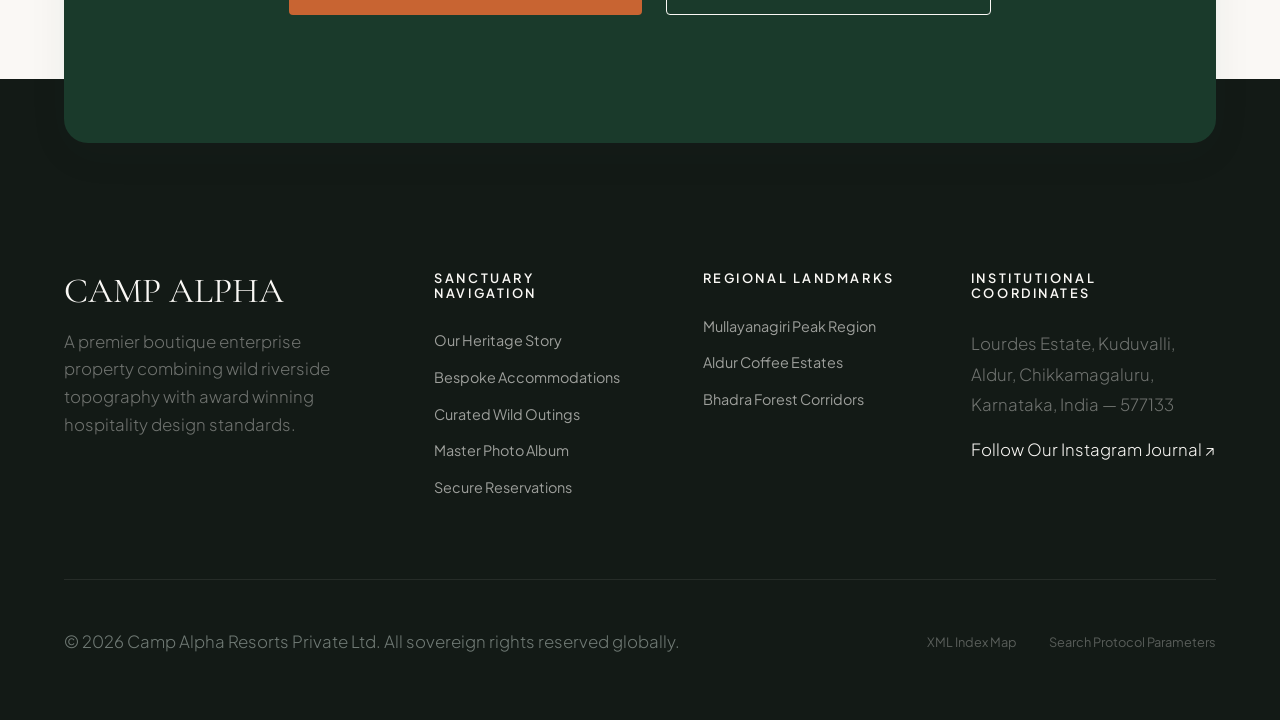
==== commit 0c112415: "Update index.html" ====
--- a/index.html
+++ b/index.html
@@ -3,205 +3,549 @@
 <head>
     <meta charset="UTF-8">
     <meta name="viewport" content="width=device-width, initial-scale=1.0">
-    <title>Camp Alpha | Premium Riverside Campsite & Dorms in Chikkamagaluru</title>
-    <meta name="description" content="Book your stay at Camp Alpha, Chikkamagaluru. Premium riverside camping, group dormitories with bunker beds, private couple rooms, snooker, and authentic Malnad dining.">
-    <meta name="keywords" content="campsite in chikkamagaluru, dormitory stay chikkamagaluru, bunker beds camp, riverside camping, camp alpha booking">
     
-    <!-- Design Fonts -->
-    <link rel="preconnect" href="https://fonts.googleapis.com">
-    <link rel="preconnect" href="https://fonts.gstatic.com" crossorigin>
-    <link href="https://fonts.googleapis.com/css2?family=DM+Sans:wght@400;500;700&family=Playfair+Display:wght@600;700&display=swap" rel="stylesheet">
-    
-    <link rel="stylesheet" href="style.css">
+    <!-- Primed Semantic Search & Discovery Configurations -->
+    <title>Camp Alpha | Premium Riverside Luxury Homestay in Chikmagalur</title>
+    <meta name="description" content="Immerse yourself in Camp Alpha, the definitive luxury coffee estate and riverside homestay in Chikmagalur. Discover bespoke camping, private natural streams, and pristine wilderness retreats near Aldur.">
+    <meta name="keywords" content="Homestay in Chikmagalur, Best Homestay in Chikmagalur, Camping in Chikmagalur, Coffee Estate Stay Chikmagalur, Riverside Homestay, Luxury Homestay Chikmagalur, Family Resort Chikmagalur, Couple Stay Chikmagalur">
+    <link rel="canonical" href="https://campalpha.in/index.html">
+
+    <!-- Open Graph Protocol Specifications -->
+    <meta property="og:site_name" content="Camp Alpha">
+    <meta property="og:title" content="Camp Alpha | Premium Riverside Luxury Homestay in Chikmagalur">
+    <meta property="og:description" content="Escape to a sanctuary of pure elegance. Experience custom premium camping and refined plantation living within our exclusive private coffee estate in Karnataka.">
+    <meta property="og:image" content="images/share-preview.jpg">
+    <meta property="og:url" content="https://campalpha.in/index.html">
+    <meta property="og:type" content="lodgingBusiness">
+
+    <!-- Twitter Card Infrastructure -->
+    <meta name="twitter:card" content="summary_large_image">
+    <meta name="twitter:title" content="Camp Alpha | Premium Riverside Luxury Homestay in Chikmagalur">
+    <meta name="twitter:description" content="Discover premium hospitality wrapped in untamed rainforest landscapes. Book your luxury coffee plantation escape.">
+    <meta name="twitter:image" content="images/share-preview.jpg">
+
+    <!-- Performance Prefetch Optimization Hooks -->
+    <link rel="preload" href="images/hero-bg.jpg" as="image">
+    <link rel="stylesheet" href="styles.css">
+    <link rel="shortcut icon" href="favicon.ico" type="image/x-icon">
+    <link rel="manifest" href="manifest.webmanifest">
+
+    <!-- Structured Corporate Schema Integration (JSON-LD JSON Matrix) -->
+    <script type="application/ld+json">
+    {
+      "@context": "https://schema.org",
+      "@type": "LodgingBusiness",
+      "name": "Camp Alpha",
+      "image": "https://campalpha.in/images/share-preview.jpg",
+      "description": "Premium luxury boutique riverside coffee estate homestay and upscale camping destination in Chikkamagaluru, Karnataka.",
+      "url": "https://campalpha.in",
+      "telephone": "+917483717675",
+      "email": "alphacamp.ckm@gmail.com",
+      "address": {
+        "@type": "PostalAddress",
+        "streetAddress": "Lourdes Estate, Kuduvalli, Aldur",
+        "addressLocality": "Chikkamagaluru",
+        "addressRegion": "Karnataka",
+        "postalCode": "577133",
+        "addressCountry": "IN"
+      },
+      "geo": {
+        "@type": "GeoCoordinates",
+        "latitude": "13.2642",
+        "longitude": "75.6184"
+      },
+      "priceRange": "$$$$",
+      "amenityFeature": [
+        { "@type": "LocationFeatureSpecification", "name": "Natural Riverside Access", "value": true },
+        { "@type": "LocationFeatureSpecification", "name": "Coffee Plantation Walk", "value": true },
+        { "@type": "LocationFeatureSpecification", "name": "Professional Snooker Lounge", "value": true }
+      ]
+    }
+    </script>
 </head>
 <body>
 
-    <!-- Professional Fixed Utility Bar (For Desktop/Tablet Quick Comm) -->
-    <div class="top-utility-bar">
-        <div class="utility-wrap">
-            <a href="tel:+917483717675" class="util-link">📞 Call Us: +91 7483717675</a>
-            <a href="mailto:alphacamp.ckm@gmail.com" class="util-link">✉️ alphacamp.ckm@gmail.com</a>
+    <!-- Luxury Page Execution Loader Overlay -->
+    <div id="page-loader" role="presentation" aria-hidden="true">
+        <div class="loader-logo">CAMP ALPHA</div>
+        <div class="loader-bar"><div class="loader-progress"></div></div>
+    </div>
+
+    <!-- Live Performance Visual Linear Scroll Tracking System -->
+    <div id="scroll-progress" role="presentation" aria-hidden="true"></div>
+
+    <!-- Desktop & Mobile Custom Cursor Micro-Interactions -->
+    <div id="custom-cursor" role="presentation" aria-hidden="true"></div>
+    <div id="custom-cursor-backdrop" role="presentation" aria-hidden="true"></div>
+
+    <!-- Header Block Navigation Core -->
+    <header>
+        <div class="nav-container">
+            <a href="index.html" class="brand-logo" aria-label="Camp Alpha Home">CAMP ALPHA</a>
+            <nav role="navigation" aria-label="Main Navigation">
+                <ul class="nav-menu">
+                    <li><a href="index.html" class="nav-link active">Home</a></li>
+                    <li><a href="about.html" class="nav-link">About</a></li>
+                    <li><a href="stay.html" class="nav-link">Stay</a></li>
+                    <li><a href="experiences.html" class="nav-link">Experiences</a></li>
+                    <li><a href="gallery.html" class="nav-link">Gallery</a></li>
+                    <li><a href="contact.html" class="nav-link">Contact</a></li>
+                </ul>
+            </nav>
+            <div class="nav-controls">
+                <button id="theme-toggle-btn" class="theme-toggle" aria-label="Toggle High Contrast Display Mode">🌙</button>
+                <button id="menu-trigger-btn" class="menu-trigger" aria-expanded="false" aria-label="Toggle Mobile Navigation Drawer Menu">
+                    <span></span><span></span><span></span>
+                </button>
+            </div>
         </div>
+    </header>
+
+    <!-- Drawer Navigation Systems Container overlay (Mobile Viewport Contexts Only) -->
+    <div id="mobile-nav" class="mobile-nav-overlay" aria-hidden="true">
+        <ul class="mobile-menu">
+            <li><a href="index.html" class="mobile-link active">Home</a></li>
+            <li><a href="about.html" class="mobile-link">About</a></li>
+            <li><a href="stay.html" class="mobile-link">Stay</a></li>
+            <li><a href="experiences.html" class="mobile-link">Experiences</a></li>
+            <li><a href="gallery.html" class="mobile-link">Gallery</a></li>
+            <li><a href="contact.html" class="mobile-link">Contact</a></li>
+        </ul>
     </div>
 
-    <header class="navbar">
-        <a href="#" class="brand-logo">CAMP ALPHA</a>
-        <nav class="nav-links">
-            <a href="#accommodations">Stay Options</a>
-            <a href="#amenities">Activities</a>
-            <a href="#booking-section" class="nav-cta">Book Now</a>
-        </nav>
-    </header>
-
     <main>
-        <!-- Hero Section -->
-        <section class="hero-viewport" style="background-image: linear-gradient(rgba(0,0,0,0.4), rgba(0,0,0,0.6)), url('images/hero-bg.jpeg');">
-            <div class="hero-container">
-                <span class="hero-tagline">// PREMIUM WILDERNESS RESORT</span>
-                <h1>The Ultimate Riverside Stay in Chikkamagaluru</h1>
-                <p>An upscale off-grid sanctuary combining raw mountain adventures with custom bunk dormitories, private couple retreats, and indoor club activities.</p>
-                <div class="hero-cta-group">
-                    <a href="#booking-section" class="action-btn-primary">Check Availability</a>
-                    <a href="https://wa.me/917483717675?text=Hi%20Camp%20Alpha!%20I%20want%20to%20know%20more%20about%20your%20stay%20packages." class="action-btn-whatsapp" target="_blank" rel="noopener">Chat on WhatsApp</a>
-                </div>
-            </div>
-        </section>
-
-        <!-- Accommodations -->
-        <section id="accommodations" class="content-block">
-            <div class="block-header">
-                <span class="section-meta">// EXPERIENCES</span>
-                <h2>Tailored Stays for Groups & Couples</h2>
+        <!-- Luxury Interactive Visual Parallax Stage Hero Component -->
+        <section class="hero-stage" aria-label="Welcome Presentation Screen">
+            <div class="hero-parallax-bg" role="presentation"></div>
+            <div class="hero-content-wrapper">
+                <h1 class="hero-title">Escape. Explore. Experience.</h1>
+                <p class="hero-tagline">Boutique Luxury Riverside Coffee Estate Homestay</p>
+                <a href="#booking-engine" class="btn-premium btn-orange" data-cursor-expand>Reserve Your Sanctuary</a>
+            </div>
+        </section>
+
+        <!-- Brand Core Narrative Introduction Block -->
+        <section class="container reveal-on-scroll">
+            <div class="narrative-grid">
+                <div class="narrative-image-frame">
+                    <img src="images/gallery-1.jpg" alt="Exquisite morning landscape highlighting lush, raw rain forest layers enclosing Camp Alpha Homestay in Chikmagalur" loading="lazy">
+                </div>
+                <div class="narrative-body">
+                    <span class="uppercase-tracking">The Ultimate Hideaway</span>
+                    <h2>Where Untamed Forest Harmony Meets Refined Luxury.</h2>
+                    <p>Cradled in the majestic hills of Chikkamagaluru within the historic Lourdes Estate, Camp Alpha is a sanctuary meticulously crafted for those seeking an sophisticated, off-grid refuge. Surrounded by centuries-old coffee plantations and intersected by a pristine, crystalline mountain river, our private homestay balances modern architectural design with raw, untouched forest landscapes.</p>
+                    <p>Awaken to the crisp, complex aroma of ripening Arabica beans, pass afternoons trackside tracking local wildlife through emerald clearings, or simply disconnect at our natural river stream. This isn't just an itinerary; it's an elevated communion with nature.</p>
+                    <a href="about.html" class="btn-premium btn-secondary">Discover Our Heritage</a>
+                </div>
             </div>
             
-            <div class="split-display-grid">
-                <div class="display-card">
-                    <div class="img-frame">
-                        <img src="images/stay-couple.jpeg" alt="Private couple room setup at Camp Alpha" loading="lazy">
-                    </div>
-                    <div class="card-body">
-                        <h3>Private Couple Room</h3>
-                        <p>Immerse yourself in nature without sacrificing comfort. Our exclusive couple's retreat balances private rustic interiors with panoramic views of the valley.</p>
-                    </div>
-                </div>
-
-                <div class="display-card">
-                    <div class="img-frame">
-                        <img src="images/stay-dorm.jpeg" alt="Spacious group dormitories with custom bunker beds" loading="lazy">
-                    </div>
-                    <div class="card-body">
-                        <h3>Dormitories & Bunker Beds</h3>
-                        <p>Engineered cleanly for large corporate crews, sports clubs, and friend groups. High-end, robust bunker beds designed to maximize social bonding and group dynamics.</p>
-                    </div>
-                </div>
-            </div>
-        </section>
-
-        <!-- Amenities & Recreation Elements -->
-        <section id="amenities" class="content-block dark-accent">
-            <div class="block-header">
-                <span class="section-meta">// FEATURES</span>
-                <h2>Luxury Meets the Wild</h2>
-            </div>
-
-            <div class="amenities-layout-row">
-                <div class="amenity-node">
-                    <img src="images/amenity-dining.jpeg" alt="Semi open dining hall at Camp Alpha" loading="lazy">
-                    <div class="node-meta">
-                        <h3>Semi-Open Dining Hall</h3>
-                        <p>Indulge in traditional, rich regional cuisines served inside a large open-air pavilion framed by sweeping plantation scenery.</p>
-                    </div>
-                </div>
-
-                <div class="amenity-node">
-                    <img src="images/amenity-snooker.jpeg" alt="Premium indoor snooker table area" loading="lazy">
-                    <div class="node-meta">
-                        <h3>Snooker & Indoor Sports</h3>
-                        <p>Unwind inside our active recreational club room. Challenge your crowd to a game of snooker or switch to team games.</p>
-                    </div>
-                </div>
-
-                <div class="amenity-node">
-                    <img src="images/amenity-trek.jpeg" alt="Guided trekking along Chikkamagaluru mountain trails" loading="lazy">
-                    <div class="node-meta">
-                        <h3>Estate Walks & Trekking</h3>
-                        <p>Take off on steep mountain paths, walk deep through shaded coffee estates, and finish the night around an expansive bonfire setup.</p>
-                    </div>
-                </div>
-            </div>
-        </section>
-
-        <!-- Dynamic Lead Capture & Reservation Engine -->
-        <section id="booking-section" class="content-block booking-bg">
-            <div class="booking-grid-layout">
+            <!-- Real-time Interactive Core Metric Node Counters -->
+            <div class="metrics-row">
+                <div class="metric-node">
+                    <span class="metric-value" data-target="50">0</span>
+                    <span class="metric-label">Private Acres Explored</span>
+                </div>
+                <div class="metric-node">
+                    <span class="metric-value" data-target="100%">0%</span>
+                    <span class="metric-label">Bespoke Client Satisfaction</span>
+                </div>
+                <div class="metric-node">
+                    <span class="metric-value" data-target="12">0</span>
+                    <span class="metric-label">Curated Wild Experiences</span>
+                </div>
+            </div>
+        </section>
+
+        <!-- Accommodations Showcase Grid Section -->
+        <section style="background: rgba(28, 33, 31, 0.02);" class="reveal-on-scroll">
+            <div class="container">
+                <span class="uppercase-tracking text-center">Bespoke Living Spaces</span>
+                <h2 class="text-center section-headline">Architectural Refinements For Every Discerning Explorer</h2>
                 
-                <div class="booking-text-panel">
-                    <span class="section-meta">// RESERVATIONS</span>
-                    <h2>Secure Your Custom Package</h2>
-                    <p>Whether it's a corporate getaway, a club tournament retreat, or a private holiday, plan ahead. Drop your details into our secure dashboard route or ping us directly for lightning-fast confirmation.</p>
-                    
-                    <div class="direct-channels">
-                        <a href="tel:+917483717675" class="channel-card call-card">
-                            <span class="icon">📞</span>
-                            <div>
-                                <h4>Instant Hot Line</h4>
-                                <p>+91 7483717675</p>
-                            </div>
-                        </a>
-                        <a href="https://wa.me/917483717675?text=Hi%20Camp%20Alpha!%20I%20want%20to%20check%20availability." class="channel-card wa-card" target="_blank" rel="noopener">
-                            <span class="icon">💬</span>
-                            <div>
-                                <h4>WhatsApp Desk</h4>
-                                <p>Tap to Chat Instantly</p>
-                            </div>
-                        </a>
-                    </div>
-                </div>
-
-                <!-- Live Inbox Submission Form -->
-                <!-- PRO TIP: Create a free endpoint at formbold.com or formspree.io and replace the URL below -->
-                <div class="booking-form-panel">
-                    <form action="https://formbold.com/s/YOUR_UNIQUE_FORM_ID_HERE" method="POST" class="lead-form">
-                        <div class="form-row">
-                            <div class="form-group">
-                                <label for="name">Your Name</label>
-                                <input type="text" id="name" name="name" placeholder="John Doe" required>
-                            </div>
-                            <div class="form-group">
-                                <label for="phone">Phone Number</label>
-                                <input type="tel" id="phone" name="phone" placeholder="9876543210" required>
-                            </div>
-                        </div>
-
-                        <div class="form-row">
-                            <div class="form-group">
-                                <label for="checkin">Check-In Date</label>
-                                <input type="date" id="checkin" name="checkin" required>
-                            </div>
-                            <div class="form-group">
-                                <label for="guests">Total Guests</label>
-                                <input type="number" id="guests" name="guests" min="1" placeholder="Minimum 1" required>
-                            </div>
-                        </div>
-
-                        <div class="form-group">
-                            <label for="stay_type">Preferred Stay Accommodation</label>
-                            <select id="stay_type" name="stay_type" required>
-                                <option value="" disabled selected>Select an option</option>
-                                <option value="couple-room">Private Couple Room</option>
-                                <option value="dormitory">Dormitory / Bunker Beds</option>
-                                <option value="tent-camping">Standard Tented Camping</option>
+                <div class="accommodation-grid">
+                    <div class="accommodation-card">
+                        <div class="card-media-wrapper">
+                            <img src="images/stay-couple.jpg" alt="Luxury couple sanctuary suite interior rendering featuring expansive glass fronting forest clearings" loading="lazy">
+                        </div>
+                        <div class="card-meta-content">
+                            <h3>Bespoke Couple Rooms</h3>
+                            <p>An elegant integration of warm whites, local timber textures, and private viewing windows designed to let the outside forest panorama flow straight to your bed.</p>
+                            <a href="stay.html" class="btn-premium btn-secondary">Explore Retreat Layouts</a>
+                        </div>
+                    </div>
+                    <div class="accommodation-card">
+                        <div class="card-media-wrapper">
+                            <img src="images/stay-dorm.jpg" alt="Premium custom wood crafted enterprise corporate dorm accommodations at Camp Alpha" loading="lazy">
+                        </div>
+                        <div class="card-meta-content">
+                            <h3>Executive Dormitory</h3>
+                            <p>Refining collaborative dynamics. An open-plan custom design offering immaculate spatial utility for elite corporate team off-sites and high-profile group getaways.</p>
+                            <a href="stay.html" class="btn-premium btn-secondary">Review Collective Units</a>
+                        </div>
+                    </div>
+                    <div class="accommodation-card">
+                        <div class="card-media-wrapper">
+                            <img src="images/gallery-2.jpg" alt="High luxury safari structural clamping setup beneath towering coffee plantation canopies" loading="lazy">
+                        </div>
+                        <div class="card-meta-content">
+                            <h3>Luxury Canvas Camping</h3>
+                            <p>Elevate your childhood nostalgia with premium safari-grade camping infrastructure. Suspended flooring setups offering true, unfiltered outdoor proximity.</p>
+                            <a href="stay.html" class="btn-premium btn-secondary">Analyse Outdoor Tariffs</a>
+                        </div>
+                    </div>
+                </div>
+            </div>
+        </section>
+
+        <!-- Curated Experiential Matrix Section -->
+        <section class="container reveal-on-scroll">
+            <span class="uppercase-tracking">Curated Journeys</span>
+            <h2 class="section-headline">Immersive Adventures Formed Within The Highlands</h2>
+            <div class="experience-matrix">
+                <div class="matrix-cell">
+                    <h3>Private Riverside Bonfire</h3>
+                    <p>Evenings animated by premium embers, roaring rivers, and curated gastronomic treats underneath an endless, crystal clear canopy of rural stars.</p>
+                </div>
+                <div class="matrix-cell">
+                    <h3>Coffee Estate Walk</h3>
+                    <p>Trace the historic heritage of coffee cultivation with custom tours breaking down the journey from bean to premium cup.</p>
+                </div>
+                <div class="matrix-cell">
+                    <h3>High-Tier Snooker Lounge</h3>
+                    <p>Unwind in our custom entertainment lounge featuring professional championship grade snooker setups matching urban country clubs.</p>
+                </div>
+                <div class="matrix-cell">
+                    <h3>Mullayanagiri Trekking</h3>
+                    <p>Conquer the highest peaks in Karnataka via masterfully mapped trails yielding unmatched cloud-level vistas across the Western Ghats.</p>
+                </div>
+            </div>
+        </section>
+
+        <!-- High Resolution Curated Visual Media Grid Gallery Preview -->
+        <section style="background: var(--charcoal); color: #FAF8F5;" class="reveal-on-scroll">
+            <div class="container">
+                <span class="uppercase-tracking">Visual Chronicles</span>
+                <h2 class="section-headline" style="color: #FAF8F5;">Immaculate Stillness Captured Across Our Sanctuary</h2>
+                
+                <div class="gallery-showcase-grid">
+                    <div class="gallery-item gi-span-6">
+                        <img src="images/gallery-1.jpg" data-src="images/gallery-1.jpg" alt="Detailed close up tracking pure natural water currents running via Camp Alpha river stay" loading="lazy">
+                    </div>
+                    <div class="gallery-item gi-span-3">
+                        <img src="images/gallery-2.jpg" data-src="images/gallery-2.jpg" alt="Sophisticated twilight illumination casting shadows on outdoor relaxation zones" loading="lazy">
+                    </div>
+                    <div class="gallery-item gi-span-3">
+                        <img src="images/amenity-dining.jpg" data-src="images/amenity-dining.jpg" alt="Premium open air dining platform loaded with local authentic organic dishes" loading="lazy">
+                    </div>
+                    <div class="gallery-item gi-span-3">
+                        <img src="images/amenity-snooker.jpg" data-src="images/amenity-snooker.jpg" alt="Polished high end mahogany snooker tables waiting for guests inside the lounge area" loading="lazy">
+                    </div>
+                    <div class="gallery-item gi-span-3">
+                        <img src="images/amenity-trek.jpg" data-src="images/amenity-trek.jpg" alt="Guests standing atop high mountain precipices highlighting Western Ghats range visibility" loading="lazy">
+                    </div>
+                    <div class="gallery-item gi-span-6">
+                        <img src="images/gallery-4.jpg" data-src="images/gallery-4.jpg" alt="Wide aerial overview showcasing the expansive plantation canopy over Lourdes Estate" loading="lazy">
+                    </div>
+                </div>
+                <div class="text-center" style="margin-top: 4rem;">
+                    <a href="gallery.html" class="btn-premium btn-primary" style="background:#FAF8F5; color:var(--forest-green);">Access Master Visual Album</a>
+                </div>
+            </div>
+        </section>
+
+        <!-- Dynamic Modular Media Overlay Component Interface (Lightbox) -->
+        <div id="lightbox-overlay" role="dialog" aria-label="High Resolution Image Lightbox Viewer Overlay" aria-hidden="true">
+            <div class="lightbox-frame">
+                <button id="lightbox-close-btn" class="lightbox-close" aria-label="Dismiss Overlay Viewer">✕ CLOSE</button>
+                <img id="lightbox-img" src="" alt="Active focused high dynamic resolution presentation element view">
+            </div>
+        </div>
+
+        <!-- Geographic Integration & Nearby Regional Attractions Breakdown Matrix -->
+        <section class="container reveal-on-scroll">
+            <span class="uppercase-tracking">Regional Discovery</span>
+            <h2 class="section-headline">Proximity Metrics To Crucial Chikkamagaluru Icons</h2>
+            
+            <div class="attractions-map-split">
+                <div class="attractions-accordion-group">
+                    <div class="attraction-panel active">
+                        <button class="attraction-header" aria-expanded="true">
+                            <h3>Mullayanagiri Peak</h3>
+                            <span class="distance-badge">~ 45 Mins Drive</span>
+                        </button>
+                        <div class="attraction-body">
+                            <p>Stand on the highest geographic pinnacle of Karnataka. Experience panoramic viewing opportunities across endless layers of clouds and evergreen valley valleys.</p>
+                        </div>
+                    </div>
+                    <div class="attraction-panel">
+                        <button class="attraction-header" aria-expanded="false">
+                            <h3>Baba Budangiri Hills</h3>
+                            <span class="distance-badge">~ 55 Mins Drive</span>
+                        </button>
+                        <div class="attraction-body">
+                            <p>An legendary mountainous range known for historic cave systems, pristine pilgrim trails, and deep high altitude wilderness trekking ecosystems.</p>
+                        </div>
+                    </div>
+                    <div class="attraction-panel">
+                        <button class="attraction-header" aria-expanded="false">
+                            <h3>Jhari & Hebbe Falls</h3>
+                            <span class="distance-badge">~ 40 Mins Drive</span>
+                        </button>
+                        <div class="attraction-body">
+                            <p>Witness raw volcanic hydro-channels crashing down thick volcanic rock walls, creating hidden emerald pools safe for refreshing natural swims.</p>
+                        </div>
+                    </div>
+                    <div class="attraction-panel">
+                        <button class="attraction-header" aria-expanded="false">
+                            <h3>Bhadra Wildlife Sanctuary</h3>
+                            <span class="distance-badge">~ 60 Mins Drive</span>
+                        </button>
+                        <div class="attraction-body">
+                            <p>Embark on premium safari expeditions to glimpse native Bengal tigers, Indian leopards, and massive herds of majestic Asian elephants roaming undisturbed.</p>
+                        </div>
+                    </div>
+                </div>
+                
+                <div class="map-embed-frame">
+                    <iframe src="https://www.google.com/maps/embed?pb=!1m18!1m12!1m3!1d3882.3552233967527!2d75.6162113759242!3d13.268962208226065!2m3!1f0!2f0!3f0!3m2!1i1024|2i768|4f13.1!3m3!1m2!1s0x3bbad79eb6746cf7%3A0xTQwAsmu9Sy5P6Amt7!2sCamp%20Alpha!5e0!3m2!1sen!2sin!4v1710000000000!5m2!1sen!2sin" allowfullscreen="" loading="lazy" referrerpolicy="no-referrer-when-downgrade" title="Camp Alpha Geographic Location Pinpoint Layer Mapping Interface"></iframe>
+                </div>
+            </div>
+        </section>
+
+        <!-- Verified Luxury Client Review Testimonials Slider Component -->
+        <section style="background: rgba(200, 100, 50, 0.03);" class="reveal-on-scroll">
+            <div class="container">
+                <span class="uppercase-tracking text-center">Verified Experiences</span>
+                <h2 class="text-center section-headline">Reflections Shared By Discerning Travelers</h2>
+                
+                <div class="testimonial-carousel-container">
+                    <div class="testimonial-slide active">
+                        <p class="testimonial-quote">"An absolute triumph of design and stillness. The private riverside setup felt like our own secret kingdom. Hearing the water rush while sleeping in premium comfort is unmatched."</p>
+                        <span class="testimonial-author">Aditya Vikram — Venture Partner, Bangalore</span>
+                    </div>
+                    <div class="testimonial-slide">
+                        <p class="testimonial-quote">"Camp Alpha completely rewrites the plantation stay dynamic. The architectural flow of the couple cabins is gorgeous, the snooker tables immaculate, and the estate coffee rich beyond words."</p>
+                        <span class="testimonial-author">Meera R. — Senior Executive, UX Collective</span>
+                    </div>
+                    <div class="testimonial-slide">
+                        <p class="testimonial-quote">"Organized our high level executive corporate board retreat here. The dormitory layouts matches five star properties, and the secluded nature walks supercharged deep team alignment."</p>
+                        <span class="testimonial-author">Rajesh Shrivastava — COO, TechVentures Corp</span>
+                    </div>
+                </div>
+                <div id="carousel-dots-group" class="carousel-controls-row"></div>
+            </div>
+        </section>
+
+        <!-- Deep Contextual Structural FAQ Component Block -->
+        <section class="container reveal-on-scroll">
+            <span class="uppercase-tracking text-center">Clarifications</span>
+            <h2 class="text-center section-headline">Essential Intelligence Regarding Your Stay</h2>
+            
+            <div class="faq-accordion-container">
+                <div class="faq-node">
+                    <button class="faq-trigger-btn">
+                        <h3>What unique benefits distinguish Camp Alpha from typical Chikmagalur homestays?</h3>
+                        <span class="faq-icon-indicator">+</span>
+                    </button>
+                    <div class="faq-answer-panel">
+                        <p>Camp Alpha seamlessly bridges premium, five-star hospitality standards with raw, high-density forest seclusion. We hold exclusive private positioning along a major pristine water channel, maintaining zero-shared border architectures with neighboring public tourist points to ensure complete privacy.</p>
+                    </div>
+                </div>
+                <div class="faq-node">
+                    <button class="faq-trigger-btn">
+                        <h3>Is cellular connectivity stable for remote enterprise operations or emergency workflows?</h3>
+                        <span class="faq-icon-indicator">+</span>
+                    </button>
+                    <div class="faq-answer-panel">
+                        <p>Yes. While we cultivate a profound off-grid atmosphere, the property features a premium high-speed satellite network pipeline (Wi-Fi) covering both individual accommodation structures and the primary dining lounge, backed up by dedicated local power generators.</p>
+                    </div>
+                </div>
+                <div class="faq-node">
+                    <button class="faq-trigger-btn">
+                        <h3>How are individual gastronomic experiences and local sourcing handled?</h3>
+                        <span class="faq-icon-indicator">+</span>
+                    </button>
+                    <div class="faq-answer-panel">
+                        <p>Our kitchen structures focus on organic farm-to-table culinary curation. Menus combine authentic, heritage Malnad spice pairings with versatile continental alternatives, using premium components harvested straight from our private estate grounds daily.</p>
+                    </div>
+                </div>
+            </div>
+        </section>
+
+        <!-- Highly Responsive Data Processing Booking & Inquiry Form Module Element -->
+        <section id="booking-engine" class="container reveal-on-scroll">
+            <div class="form-layout-grid">
+                <div class="contact-meta-card">
+                    <span class="uppercase-tracking">Secure Entry</span>
+                    <h2>Initiate Your Journey Into Total Stillness</h2>
+                    <p>Our booking requests are managed by dedicated concierge professionals to preserve custom spatial assignments. Share your preferred timelines, and an allocation expert will contact you within the hour.</p>
+                    
+                    <ul class="contact-methods-listing">
+                        <li class="method-item-node">
+                            <span>Direct Concierge Communication Pipeline</span>
+                            <a href="tel:+917483717675">+91 7483717675</a>
+                        </li>
+                        <li class="method-item-node">
+                            <span>Electronic Mailing Dispatch Link</span>
+                            <a href="mailto:alphacamp.ckm@gmail.com">alphacamp.ckm@gmail.com</a>
+                        </li>
+                    </ul>
+                </div>
+                
+                <form id="camp-alpha-booking-form" class="premium-booking-form" action="https://formsubmit.co/alphacamp.ckm@gmail.com" method="POST">
+                    <!-- Security Anti Spam Override Elements -->
+                    <input type="hidden" name="_captcha" value="false">
+                    <input type="hidden" name="_subject" value="NEW EXCLUSIVE LUXURY BOOKING REQUEST - CAMP ALPHA PORTAL">
+                    
+                    <div class="field-element-wrapper">
+                        <label for="form-name">Full Name *</label>
+                        <input type="text" id="form-name" name="Guest Name" required placeholder="E.g., Devendra Nath">
+                    </div>
+                    
+                    <div class="input-group-row">
+                        <div class="field-element-wrapper">
+                            <label for="form-phone">Mobile Identity Contact *</label>
+                            <input type="tel" id="form-phone" name="Phone String" required placeholder="E.g., +91 98450 00000">
+                        </div>
+                        <div class="field-element-wrapper">
+                            <label for="form-email">Electronic Mail Address *</label>
+                            <input type="email" id="form-email" name="Email Address" required placeholder="E.g., nath@venture.com">
+                        </div>
+                    </div>
+                    
+                    <div class="input-group-row">
+                        <div class="field-element-wrapper">
+                            <label for="form-checkin">Arrival Flight/Check-In Date *</label>
+                            <input type="date" id="form-checkin" name="Check-In Timeline" required>
+                        </div>
+                        <div class="field-element-wrapper">
+                            <label for="form-checkout">Departure Check-Out Date *</label>
+                            <input type="date" id="form-checkout" name="Check-Out Timeline" required>
+                        </div>
+                    </div>
+                    
+                    <div class="input-group-row">
+                        <div class="field-element-wrapper">
+                            <label for="form-guests">Total Enclosed Guests *</label>
+                            <select id="form-guests" name="Total Guest Count" required>
+                                <option value="1-2 Guests">1 - 2 Discerning Guests</option>
+                                <option value="3-5 Guests">3 - 5 Guests</option>
+                                <option value="6-12 Group">6 - 12 Group Delegation</option>
+                                <option value="Corporate Outing">Enterprise Corporate Cohort (12+)</option>
                             </select>
                         </div>
-
-                        <div class="form-group">
-                            <label for="message">Special Requests / Group Overview</label>
-                            <textarea id="message" name="message" rows="4" placeholder="Tell us about your group (e.g., Corporate team building, family gathering, dietary preferences)"></textarea>
-                        </div>
-
-                        <!-- Anti-Spam Honeypot Field (Hidden from real users) -->
-                        <input type="text" name="_gotcha" style="display:none">
-
-                        <button type="submit" class="submit-form-btn">Submit Booking Request</button>
-                    </form>
-                </div>
-
-            </div>
-        </section>
+                        <div class="field-element-wrapper">
+                            <label for="form-tier">Selected Living Architecture *</label>
+                            <select id="form-tier" name="Accomodation Tier Preference" required>
+                                <option value="Couple Cabin Room">Bespoke Couple Cabins</option>
+                                <option value="Executive Dorm">Executive Dormitory Unit</option>
+                                <option value="Safari Camping">Safari Canvas Tent Setup</option>
+                            </select>
+                        </div>
+                    </div>
+                    
+                    <div class="field-element-wrapper">
+                        <label for="form-message">Bespoke Architectural/Dietary Requests</label>
+                        <textarea id="form-message" name="Custom Instructions Summary" rows="4" placeholder="Detail specific spatial setups, culinary restrictions, or transportation transfers here..."></textarea>
+                    </div>
+                    
+                    <button type="submit" class="btn-premium btn-orange">Submit Secure Booking Parameters</button>
+                </form>
+            </div>
+        </section>
+
+        <!-- Asynchronous API Dispatch Premium Notification Success Screen Modal -->
+        <div id="success-modal" class="notification-modal-overlay" role="dialog" aria-modal="true" aria-hidden="true">
+            <div class="success-modal-card">
+                <h3>Request Synchronized</h3>
+                <p>Your secure verification transmission parameters have been routed directly to our chief client curator. Anticipate clear correspondence momentarily.</p>
+                <button id="modal-close-btn" class="btn-premium btn-primary">Return to Exploration</button>
+            </div>
+        </div>
+
+        <!-- Cohesive Interactive Closing Banner Component -->
+        <div class="container reveal-on-scroll">
+            <div class="booking-cta-banner-block">
+                <h2>Ready to Redefine Your Proximity to Nature?</h2>
+                <p>Spaces within our private coffee estate are stringently capped to guarantee pristine ecosystem restoration and complete customer isolation.</p>
+                <div style="display:flex; justify-content:center; gap:1.5rem; flex-wrap:wrap;">
+                    <a href="https://wa.me/917483717675?text=Hello%20Camp%20Alpha,%20I%20would%20like%20to%20book%20a%20stay." class="btn-premium btn-orange" target="_blank" rel="noopener">Instant WhatsApp Allocation</a>
+                    <a href="tel:+917483717675" class="btn-premium btn-secondary" style="border-color:#FAF8F5; color:#FAF8F5;">Call Head Concierge Desk</a>
+                </div>
+            </div>
+        </div>
     </main>
 
-    <!-- Mobile-Only Persistent Bottom Action Dock -->
-    <div class="mobile-action-dock">
-        <a href="tel:+917483717675" class="dock-item dock-call">📞 Call Now</a>
-        <a href="https://wa.me/917483717675?text=Hi%20Camp%20Alpha!%20I%20am%20visiting%20your%20website%20and%20want%20to%20book%20a%20stay." class="dock-item dock-wa" target="_blank" rel="noopener">💬 WhatsApp</a>
-    </div>
-
-    <footer class="footer-bar">
-        <div class="footer-wrap">
-            <p class="brand-foot">CAMP ALPHA</p>
-            <p class="copyright">&copy; 2026 Camp Alpha, Chikkamagaluru. All rights reserved.</p>
+    <!-- Master Base Institutional Footer Blueprint -->
+    <footer class="master-footer-node">
+        <div class="container">
+            <div class="footer-columns-container">
+                <div class="footer-column footer-brand">
+                    <h3>CAMP ALPHA</h3>
+                    <p style="color: rgba(250,248,245,0.4);">A premier boutique enterprise property combining wild riverside topography with award winning hospitality design standards.</p>
+                </div>
+                <div class="footer-column">
+                    <h4>Sanctuary Navigation</h4>
+                    <ul class="footer-links-list">
+                        <li><a href="about.html">Our Heritage Story</a></li>
+                        <li><a href="stay.html">Bespoke Accommodations</a></li>
+                        <li><a href="experiences.html">Curated Wild Outings</a></li>
+                        <li><a href="gallery.html">Master Photo Album</a></li>
+                        <li><a href="contact.html">Secure Reservations</a></li>
+                    </ul>
+                </div>
+                <div class="footer-column">
+                    <h4>Regional Landmarks</h4>
+                    <ul class="footer-links-list">
+                        <li><a href="https://maps.app.goo.gl/TQwAsmu9Sy5P6Amt7" target="_blank" rel="noopener">Mullayanagiri Peak Region</a></li>
+                        <li><a href="https://maps.app.goo.gl/TQwAsmu9Sy5P6Amt7" target="_blank" rel="noopener">Aldur Coffee Estates</a></li>
+                        <li><a href="https://maps.app.goo.gl/TQwAsmu9Sy5P6Amt7" target="_blank" rel="noopener">Bhadra Forest Corridors</a></li>
+                    </ul>
+                </div>
+                <div class="footer-column">
+                    <h4>Institutional Coordinates</h4>
+                    <p style="color: rgba(250,248,245,0.4); line-height:1.8;">
+                        Lourdes Estate, Kuduvalli,<br>
+                        Aldur, Chikkamagaluru,<br>
+                        Karnataka, India — 577133
+                    </p>
+                    <p style="margin-top: 1rem;"><a href="https://instagram.com/campalpha.ckm" style="color:#FAF8F5; text-decoration:none;" target="_blank" rel="noopener">Follow Our Instagram Journal ↗</a></p>
+                </div>
+            </div>
+            
+            <div style="display:flex; justify-content:space-between; align-items:center; flex-wrap:wrap; gap:1.5rem; font-size:0.8rem; color: rgba(250,248,245,0.3);">
+                <p>&copy; 2026 Camp Alpha Resorts Private Ltd. All sovereign rights reserved globally.</p>
+                <div style="display:flex; gap:2rem;">
+                    <a href="sitemap.xml" style="color:inherit; text-decoration:none;">XML Index Map</a>
+                    <a href="robots.txt" style="color:inherit; text-decoration:none;">Search Protocol Parameters</a>
+                </div>
+            </div>
         </div>
     </footer>
 
+    <!-- Fixed Interactive Floating Global Utilities Layer Dock -->
+    <div class="utility-actions-dock">
+        <a href="https://wa.me/917483717675?text=Hello%20Camp%20Alpha,%20I%20would%20like%20to%20book%20a%20stay." class="dock-shortcut-btn ds-whatsapp" target="_blank" rel="noopener" aria-label="Establish Direct Encrypted WhatsApp Tunnel Link">
+            💬
+        </a>
+        <button id="back-to-top-btn" class="dock-shortcut-btn ds-top" aria-label="Smooth Glide Back To Header Apex">
+            ↑
+        </button>
+    </div>
+
+    <!-- Mobile Screen Viewport Persistent Base Command Navigation Bar Hook -->
+    <div class="mobile-action-bar-dock">
+        <a href="tel:+917483717675" class="m-dock-call">Direct Line</a>
+        <a href="#booking-engine" class="m-dock-book">Reserve Unit</a>
+    </div>
+
+    <!-- Privacy Compliance Tracking Notification Context Banner -->
+    <div id="cookie-consent-banner" role="status" aria-live="polite">
+        <p style="font-size:0.85rem; color:var(--charcoal);">We leverage optimized rendering architectures to record basic layout behaviors for an enhanced digital exploration experience.</p>
+        <button id="cookie-accept-btn" class="btn-premium btn-primary" style="padding:0.7rem 1.5rem; font-size:0.75rem;">Acknowledge & Proceed</button>
+    </div>
+
+    <!-- Core Interactive Operational Logic Pipeline -->
+    <script src="script.js"></script>
 </body>
 </html>
--- a/styles.css
+++ b/styles.css
@@ -0,0 +1,303 @@
+/* ==========================================================================
+   CAMP ALPHA - PREMIUM STYLING SPECIFICATION (CSS VARIABLE ARCHITECTURE)
+   ========================================================================== */
+
+@import url('https://fonts.googleapis.com/css2?family=Cormorant+Garamond:ital,wght@0,300;0,400;0,600;1,400&family=Plus+Jakarta+Sans:wght@300;400;500;600&display=swap');
+
+:root {
+    /* Color Palette */
+    --forest-green: #1A3A2B;
+    --forest-green-rgb: 26, 58, 43;
+    --burnt-orange: #C86432;
+    --burnt-orange-hover: #A64F24;
+    --river-blue: #2A4B5C;
+    --warm-white: #FAF8F5;
+    --charcoal: #1C211F;
+    --charcoal-rgb: 28, 33, 31;
+    --muted-gray: #707A75;
+    --border-color: rgba(28, 33, 31, 0.08);
+    --glass-bg: rgba(250, 248, 245, 0.75);
+    --glass-border: rgba(26, 58, 43, 0.06);
+    
+    /* Typography */
+    --font-display: 'Cormorant Garamond', serif;
+    --font-sans: 'Plus Jakarta Sans', sans-serif;
+    
+    /* Structural Elements */
+    --radius-sm: 4px;
+    --radius-md: 12px;
+    --radius-lg: 24px;
+    --shadow-sm: 0 4px 20px rgba(0, 0, 0, 0.03);
+    --shadow-md: 0 12px 40px rgba(26, 58, 43, 0.06);
+    --transition-smooth: cubic-bezier(0.25, 1, 0.5, 1);
+    --duration-normal: 0.6s;
+    --max-width: 1440px;
+    --header-height: 90px;
+}
+
+[data-theme="dark"] {
+    --warm-white: #121614;
+    --charcoal: #FAF8F5;
+    --charcoal-rgb: 250, 248, 245;
+    --forest-green: #3D7A5D;
+    --forest-green-rgb: 61, 122, 93;
+    --border-color: rgba(250, 248, 245, 0.1);
+    --glass-bg: rgba(18, 22, 20, 0.8);
+    --glass-border: rgba(250, 248, 245, 0.08);
+    --shadow-md: 0 12px 40px rgba(0, 0, 0, 0.4);
+}
+
+/* Base Reset & Architecture */
+* { box-sizing: border-box; margin: 0; padding: 0; }
+html { scroll-behavior: smooth; font-size: 16px; -webkit-font-smoothing: antialiased; }
+body { font-family: var(--font-sans); background-color: var(--warm-white); color: var(--charcoal); overflow-x: hidden; line-height: 1.65; transition: background-color 0.5s var(--transition-smooth); }
+
+/* Custom Scrollbar */
+::-webkit-scrollbar { width: 6px; }
+::-webkit-scrollbar-track { background: var(--warm-white); }
+::-webkit-scrollbar-thumb { background: var(--forest-green); border-radius: 3px; }
+
+/* Micro-Interactions: Custom Cursor */
+#custom-cursor { width: 8px; height: 8px; background: var(--burnt-orange); border-radius: 50%; position: fixed; pointer-events: none; z-index: 10000; transform: translate(-50%, -50%); transition: width 0.2s, height 0.2s, background 0.2s; mix-blend-mode: difference; display: none; }
+#custom-cursor-backdrop { width: 40px; height: 40px; border: 1px solid var(--burnt-orange); border-radius: 50%; position: fixed; pointer-events: none; z-index: 9999; transform: translate(-50%, -50%); transition: transform 0.08s ease-out; display: none; }
+@media (hover: hover) { #custom-cursor, #custom-cursor-backdrop { display: block; } }
+
+/* Global Utilities & Typography */
+.container { width: 100%; max-width: var(--max-width); margin: 0 auto; padding: 0 4rem; }
+h1, h2, h3, h4 { font-family: var(--font-display); font-weight: 400; color: var(--forest-green); line-height: 1.15; }
+[data-theme="dark"] h1, [data-theme="dark"] h2, [data-theme="dark"] h3, [data-theme="dark"] h4 { color: #FAF8F5; }
+p { font-size: 1.05rem; font-weight: 300; color: var(--muted-gray); }
+[data-theme="dark"] .muted-gray { color: #A0ABA5; }
+.text-center { text-align: center; }
+.uppercase-tracking { font-size: 0.8rem; text-transform: uppercase; letter-spacing: 0.2em; font-weight: 600; color: var(--burnt-orange); margin-bottom: 1rem; display: block; }
+.btn-premium { display: inline-flex; align-items: center; justify-content: center; padding: 1.1rem 2.4rem; font-family: var(--font-sans); font-size: 0.85rem; font-weight: 600; text-transform: uppercase; letter-spacing: 0.15em; text-decoration: none; border-radius: var(--radius-sm); position: relative; overflow: hidden; transition: all 0.4s var(--transition-smooth); cursor: pointer; border: none; }
+.btn-primary { background: var(--forest-green); color: #FAF8F5; }
+.btn-primary:hover { background: var(--charcoal); transform: translateY(-2px); box-shadow: var(--shadow-md); }
+.btn-secondary { background: transparent; border: 1px solid var(--forest-green); color: var(--forest-green); }
+.btn-secondary:hover { background: var(--forest-green); color: #FAF8F5; transform: translateY(-2px); }
+.btn-orange { background: var(--burnt-orange); color: #FAF8F5; }
+.btn-orange:hover { background: var(--burnt-orange-hover); transform: translateY(-2px); }
+
+/* Global Layout Structures */
+section { padding: 8rem 0; position: relative; }
+.reveal-on-scroll { opacity: 0; transform: translateY(40px); transition: opacity 0.8s var(--transition-smooth), transform 0.8s var(--transition-smooth); }
+.reveal-on-scroll.revealed { opacity: 1; transform: translateY(0); }
+
+/* Page Loader */
+#page-loader { position: fixed; top: 0; left: 0; width: 100%; height: 100%; background: #FAF8F5; z-index: 11000; display: flex; flex-direction: column; align-items: center; justify-content: center; transition: opacity 0.6s var(--transition-smooth), visibility 0.6s; }
+.loader-logo { font-family: var(--font-display); font-size: 3rem; color: var(--forest-green); margin-bottom: 1.5rem; letter-spacing: 2px; opacity: 0; transform: translateY(10px); animation: fadeInLoad 1s ease forwards; }
+.loader-bar { width: 120px; height: 1px; background: rgba(26, 58, 43, 0.1); position: relative; overflow: hidden; }
+.loader-progress { width: 0%; height: 100%; background: var(--burnt-orange); position: absolute; left: 0; top: 0; animation: progressLoad 1.5s var(--transition-smooth) forwards; }
+@keyframes fadeInLoad { to { opacity: 1; transform: translateY(0); } }
+@keyframes progressLoad { to { width: 100%; } }
+
+/* Scroll Progress Indicator */
+#scroll-progress { position: fixed; top: 0; left: 0; height: 3px; background: var(--burnt-orange); width: 0%; z-index: 10001; transition: width 0.1s linear; }
+
+/* Sticky Premium Navigation Header */
+header { position: fixed; top: 0; left: 0; width: 100%; height: var(--header-height); display: flex; align-items: center; z-index: 9000; transition: all 0.4s var(--transition-smooth); border-bottom: 1px solid transparent; }
+header.scrolled { height: 75px; background: var(--glass-bg); backdrop-filter: blur(20px); -webkit-backdrop-filter: blur(20px); border-bottom: 1px solid var(--glass-border); box-shadow: var(--shadow-sm); }
+.nav-container { width: 100%; max-width: var(--max-width); margin: 0 auto; padding: 0 4rem; display: flex; align-items: center; justify-content: space-between; }
+.brand-logo { font-family: var(--font-display); font-size: 2rem; color: #FAF8F5; text-decoration: none; letter-spacing: 1px; transition: color 0.4s; }
+header.scrolled .brand-logo { color: var(--forest-green); }
+[data-theme="dark"] header.scrolled .brand-logo { color: #FAF8F5; }
+.nav-menu { display: flex; gap: 3rem; list-style: none; align-items: center; }
+.nav-link { font-family: var(--font-sans); font-size: 0.8rem; font-weight: 500; text-transform: uppercase; letter-spacing: 0.15em; color: rgba(250, 248, 245, 0.8); text-decoration: none; position: relative; padding: 0.5rem 0; transition: color 0.3s; }
+.nav-link::after { content: ''; position: absolute; bottom: 0; left: 0; width: 0; height: 1px; background: var(--burnt-orange); transition: width 0.3s var(--transition-smooth); }
+.nav-link:hover::after, .nav-link.active::after { width: 100%; }
+.nav-link:hover, .nav-link.active { color: #FAF8F5; }
+header.scrolled .nav-link { color: rgba(var(--charcoal-rgb), 0.7); }
+header.scrolled .nav-link:hover, header.scrolled .nav-link.active { color: var(--forest-green); }
+[data-theme="dark"] header.scrolled .nav-link:hover { color: #FAF8F5; }
+
+/* Control Tools (Theme switcher & Menu Trigger) */
+.nav-controls { display: flex; align-items: center; gap: 1.5rem; }
+.theme-toggle { background: none; border: none; cursor: pointer; color: #FAF8F5; display: flex; align-items: center; justify-content: center; font-size: 1.2rem; transition: color 0.3s; }
+header.scrolled .theme-toggle { color: var(--forest-green); }
+[data-theme="dark"] header.scrolled .theme-toggle { color: #FAF8F5; }
+.menu-trigger { display: none; background: none; border: none; cursor: pointer; flex-direction: column; gap: 6px; width: 24px; z-index: 10002; }
+.menu-trigger span { display: block; width: 100%; height: 1.5px; background: #FAF8F5; transition: transform 0.3s, opacity 0.3s; }
+header.scrolled .menu-trigger span { background: var(--forest-green); }
+[data-theme="dark"] header.scrolled .menu-trigger span { background: #FAF8F5; }
+
+/* Responsive Mobile Navigation Overlay */
+.mobile-nav-overlay { position: fixed; top: 0; left: 0; width: 100%; height: 100vh; background: var(--forest-green); z-index: 9500; display: flex; flex-direction: column; justify-content: center; padding: 4rem; transform: translateY(-100%); transition: transform 0.6s cubic-bezier(0.85, 0, 0.15, 1); }
+.mobile-nav-overlay.active { transform: translateY(0); }
+.mobile-menu { list-style: none; display: flex; flex-direction: column; gap: 2rem; }
+.mobile-link { font-family: var(--font-display); font-size: 3rem; color: rgba(250, 248, 245, 0.6); text-decoration: none; transition: color 0.3s, padding-left 0.3s; }
+.mobile-link:hover, .mobile-link.active { color: #FAF8F5; padding-left: 1rem; }
+
+/* Hero Component with Parallax Layering */
+.hero-stage { width: 100%; height: 100vh; position: relative; overflow: hidden; display: flex; align-items: center; background: #0c100e; }
+.hero-parallax-bg { position: absolute; top: 0; left: 0; width: 100%; height: 120%; background-image: linear-gradient(to bottom, rgba(0,0,0,0.2), rgba(28,33,31,0.85)), url('images/hero-bg.jpg'); background-size: cover; background-position: center; will-change: transform; transform: translateY(0); }
+.hero-content-wrapper { position: relative; z-index: 10; width: 100%; text-align: center; color: #FAF8F5; padding: 0 2rem; transform: translateY(20px); opacity: 0; animation: heroEntrance 1.2s cubic-bezier(0.25, 1, 0.5, 1) 0.5s forwards; }
+.hero-title { font-size: clamp(3.5rem, 7vw, 6.5rem); font-weight: 300; letter-spacing: -0.01em; margin-bottom: 1.5rem; line-height: 1.05; color: #FAF8F5; }
+.hero-tagline { font-family: var(--font-sans); font-size: clamp(0.9rem, 2vw, 1.2rem); text-transform: uppercase; letter-spacing: 0.4em; font-weight: 400; color: rgba(250, 248, 245, 0.8); margin-bottom: 3.5rem; }
+@keyframes heroEntrance { to { transform: translateY(0); opacity: 1; } }
+
+/* Split Narrative Presentation Block */
+.narrative-grid { display: grid; grid-template-columns: 1fr 1fr; gap: 6rem; align-items: center; }
+.narrative-image-frame { position: relative; border-radius: var(--radius-lg); overflow: hidden; box-shadow: var(--shadow-md); aspect-ratio: 4/5; }
+.narrative-image-frame img { width: 100%; height: 100%; object-fit: cover; transition: transform 1.2s var(--transition-smooth); }
+.narrative-image-frame:hover img { transform: scale(1.04); }
+.narrative-body h2 { font-size: clamp(2.5rem, 4vw, 3.8rem); margin-bottom: 2rem; }
+.narrative-body p { margin-bottom: 1.8rem; }
+
+/* Grid Layout for Accommodations */
+.section-headline { font-size: clamp(2.5rem, 4vw, 3.5rem); margin-bottom: 4rem; }
+.accommodation-grid { display: grid; grid-template-columns: repeat(3, 1fr); gap: 2.5rem; }
+.accommodation-card { background: var(--warm-white); border: 1px solid var(--border-color); border-radius: var(--radius-md); overflow: hidden; box-shadow: var(--shadow-sm); transition: transform 0.4s var(--transition-smooth), box-shadow 0.4s; }
+.accommodation-card:hover { transform: translateY(-8px); box-shadow: var(--shadow-md); }
+.card-media-wrapper { width: 100%; aspect-ratio: 3/2; overflow: hidden; position: relative; }
+.card-media-wrapper img { width: 100%; height: 100%; object-fit: cover; transition: transform 0.8s; }
+.accommodation-card:hover .card-media-wrapper img { transform: scale(1.05); }
+.card-meta-content { padding: 2.5rem; }
+.card-meta-content h3 { font-size: 1.8rem; margin-bottom: 0.8rem; }
+.card-meta-content p { font-size: 0.95rem; margin-bottom: 1.5rem; }
+
+/* Experiential Luxury Matrix Grid */
+.experience-matrix { display: grid; grid-template-columns: repeat(auto-fill, minmax(280px, 1fr)); gap: 2rem; }
+.matrix-cell { background: var(--warm-white); border: 1px solid var(--border-color); padding: 3rem 2.5rem; border-radius: var(--radius-md); transition: all 0.4s var(--transition-smooth); }
+.matrix-cell:hover { background: var(--forest-green); border-color: var(--forest-green); }
+.matrix-cell:hover h3, .matrix-cell:hover p { color: #FAF8F5; }
+.matrix-cell h3 { font-size: 1.6rem; margin-bottom: 1rem; transition: color 0.3s; }
+.matrix-cell p { font-size: 0.95rem; transition: color 0.3s; }
+
+/* Interactive Premium Image Gallery & Lightbox Overlay */
+.gallery-showcase-grid { display: grid; grid-template-columns: repeat(12, 1fr); gap: 1.5rem; }
+.gallery-item { border-radius: var(--radius-md); overflow: hidden; cursor: pointer; box-shadow: var(--shadow-sm); position: relative; }
+.gallery-item img { width: 100%; height: 100%; object-fit: cover; transition: transform 0.6s var(--transition-smooth); }
+.gallery-item:hover img { transform: scale(1.05); }
+.gi-span-6 { grid-column: span 6; aspect-ratio: 16/10; }
+.gi-span-3 { grid-column: span 3; aspect-ratio: 1/1; }
+
+#lightbox-overlay { position: fixed; top: 0; left: 0; width: 100%; height: 100%; background: rgba(12, 16, 14, 0.98); z-index: 12000; display: none; align-items: center; justify-content: center; opacity: 0; transition: opacity 0.4s ease; }
+#lightbox-overlay.active { display: flex; opacity: 1; }
+.lightbox-frame { position: relative; max-width: 85%; max-height: 85%; }
+.lightbox-frame img { max-width: 100%; max-height: 85vh; object-fit: contain; border-radius: var(--radius-sm); }
+.lightbox-close { position: absolute; top: -40px; right: 0; background: none; border: none; color: #FAF8F5; font-size: 1.5rem; cursor: pointer; font-family: var(--font-sans); }
+
+/* Unified Premium UI Counters & Numerical Metas */
+.metrics-row { display: flex; justify-content: space-between; border-top: 1px solid var(--border-color); border-bottom: 1px solid var(--border-color); padding: 3rem 0; margin-top: 4rem; }
+.metric-node { text-align: center; flex: 1; }
+.metric-value { font-family: var(--font-display); font-size: 3.5rem; color: var(--forest-green); display: block; line-height: 1; margin-bottom: 0.5rem; }
+[data-theme="dark"] .metric-value { color: #FAF8F5; }
+.metric-label { font-family: var(--font-sans); font-size: 0.75rem; text-transform: uppercase; letter-spacing: 0.15em; color: var(--muted-gray); }
+
+/* Attractions Split Layout Map Section */
+.attractions-map-split { display: grid; grid-template-columns: 1.1fr 0.9fr; gap: 5rem; align-items: stretch; }
+.attractions-accordion-group { display: flex; flex-direction: column; gap: 1.5rem; }
+.attraction-panel { border-bottom: 1px solid var(--border-color); padding-bottom: 1.5rem; }
+.attraction-header { display: flex; justify-content: space-between; align-items: center; width: 100%; background: none; border: none; text-align: left; padding: 0.5rem 0; cursor: pointer; }
+.attraction-header h3 { font-size: 1.4rem; color: var(--charcoal); }
+.attraction-header .distance-badge { font-family: var(--font-sans); font-size: 0.8rem; background: rgba(200, 100, 50, 0.1); color: var(--burnt-orange); padding: 0.3rem 0.8rem; border-radius: 20px; font-weight: 600; }
+.attraction-body { max-height: 0; overflow: hidden; transition: max-height 0.4s var(--transition-smooth); }
+.attraction-body p { padding-top: 1rem; font-size: 0.95rem; }
+.attraction-panel.active .attraction-body { max-height: 150px; }
+.map-embed-frame { border-radius: var(--radius-lg); overflow: hidden; box-shadow: var(--shadow-md); min-height: 450px; position: relative; }
+.map-embed-frame iframe { width: 100%; height: 100%; border: 0; position: absolute; top:0; left:0; }
+
+/* Testimonials Structural Layout Slider */
+.testimonial-carousel-container { position: relative; overflow: hidden; max-width: 800px; margin: 0 auto; min-height: 250px; }
+.testimonial-slide { position: absolute; top: 0; left: 0; width: 100%; opacity: 0; transform: scale(0.98); transition: opacity 0.6s ease, transform 0.6s ease; display: none; text-align: center; }
+.testimonial-slide.active { opacity: 1; transform: scale(1); display: block; position: relative; }
+.testimonial-quote { font-family: var(--font-display); font-size: 2rem; italic; color: var(--forest-green); line-height: 1.4; margin-bottom: 2rem; }
+[data-theme="dark"] .testimonial-quote { color: #FAF8F5; }
+.testimonial-author { font-family: var(--font-sans); font-size: 0.85rem; text-transform: uppercase; letter-spacing: 0.15em; font-weight: 600; color: var(--charcoal); }
+.carousel-controls-row { display: flex; justify-content: center; gap: 1rem; margin-top: 3rem; }
+.carousel-dot { width: 8px; height: 8px; border-radius: 50%; background: rgba(28, 33, 31, 0.15); border: none; cursor: pointer; transition: background 0.3s; }
+.carousel-dot.active { background: var(--burnt-orange); width: 24px; border-radius: 4px; }
+
+/* FAQ Structural Accordions */
+.faq-accordion-container { max-width: 800px; margin: 0 auto; display: flex; flex-direction: column; gap: 1.5rem; }
+.faq-node { background: var(--warm-white); border: 1px solid var(--border-color); border-radius: var(--radius-md); overflow: hidden; transition: box-shadow 0.3s; }
+.faq-node:hover { box-shadow: var(--shadow-sm); }
+.faq-trigger-btn { width: 100%; background: none; border: none; text-align: left; padding: 2rem; display: flex; justify-content: space-between; align-items: center; cursor: pointer; }
+.faq-trigger-btn h3 { font-size: 1.3rem; font-family: var(--font-sans); font-weight: 500; color: var(--forest-green); }
+[data-theme="dark"] .faq-trigger-btn h3 { color: #FAF8F5; }
+.faq-icon-indicator { font-size: 1.2rem; font-weight: 300; transition: transform 0.3s; color: var(--burnt-orange); }
+.faq-answer-panel { max-height: 0; overflow: hidden; transition: max-height 0.4s var(--transition-smooth); }
+.faq-answer-panel p { padding: 0 2rem 2rem 2rem; font-size: 1rem; line-height: 1.6; }
+.faq-node.active .faq-answer-panel { max-height: 200px; }
+.faq-node.active .faq-icon-indicator { transform: rotate(45deg); }
+
+/* Premium Data Capture Contact/Booking Form */
+.form-layout-grid { display: grid; grid-template-columns: 1fr 1fr; gap: 6rem; align-items: start; }
+.contact-meta-card h2 { font-size: 3.5rem; margin-bottom: 2rem; }
+.contact-meta-card p { margin-bottom: 3rem; }
+.contact-methods-listing { display: flex; flex-direction: column; gap: 2rem; list-style: none; }
+.method-item-node a { font-family: var(--font-display); font-size: 1.8rem; color: var(--forest-green); text-decoration: none; transition: color 0.3s; }
+[data-theme="dark"] .method-item-node a { color: #FAF8F5; }
+.method-item-node a:hover { color: var(--burnt-orange); }
+.method-item-node span { display: block; font-family: var(--font-sans); font-size: 0.75rem; text-transform: uppercase; letter-spacing: 0.15em; color: var(--muted-gray); margin-bottom: 0.4rem; }
+
+.premium-booking-form { background: var(--warm-white); border: 1px solid var(--border-color); padding: 4rem; border-radius: var(--radius-lg); box-shadow: var(--shadow-md); display: flex; flex-direction: column; gap: 2rem; }
+.input-group-row { display: grid; grid-template-columns: 1fr 1fr; gap: 1.5rem; }
+.field-element-wrapper { display: flex; flex-direction: column; gap: 0.5rem; }
+.field-element-wrapper label { font-family: var(--font-sans); font-size: 0.75rem; font-weight: 600; text-transform: uppercase; letter-spacing: 0.1em; color: var(--charcoal); }
+.field-element-wrapper input, .field-element-wrapper select, .field-element-wrapper textarea { padding: 1rem; border: 1px solid var(--border-color); background: var(--warm-white); border-radius: var(--radius-sm); font-family: var(--font-sans); font-size: 0.95rem; color: var(--charcoal); transition: border-color 0.3s; }
+.field-element-wrapper input:focus, .field-element-wrapper select:focus, .field-element-wrapper textarea:focus { outline: none; border-color: var(--burnt-orange); }
+
+/* Response/Success Notification Modals */
+.notification-modal-overlay { position: fixed; top:0; left:0; width:100%; height:100%; background: rgba(12,16,14,0.6); backdrop-filter: blur(10px); -webkit-backdrop-filter: blur(10px); z-index: 15000; display: none; align-items: center; justify-content: center; opacity:0; transition: opacity 0.4s; }
+.notification-modal-overlay.active { display: flex; opacity: 1; }
+.success-modal-card { background: var(--warm-white); padding: 4rem; border-radius: var(--radius-lg); max-width: 500px; text-align: center; box-shadow: var(--shadow-md); transform: scale(0.9); transition: transform 0.4s var(--transition-smooth); }
+.notification-modal-overlay.active .success-modal-card { transform: scale(1); }
+.success-modal-card h3 { font-size: 2.5rem; margin-bottom: 1rem; }
+.success-modal-card p { margin-bottom: 2rem; }
+
+/* Interactive Call to Action Footer System */
+.booking-cta-banner-block { background: var(--forest-green); color: #FAF8F5; text-align: center; padding: 8rem 2rem; border-radius: var(--radius-lg); margin-bottom: -4rem; position: relative; z-index: 20; box-shadow: var(--shadow-md); }
+.booking-cta-banner-block h2 { color: #FAF8F5; font-size: clamp(2.5rem, 5vw, 4.5rem); margin-bottom: 1.5rem; }
+.booking-cta-banner-block p { color: rgba(250, 248, 245, 0.8); max-width: 600px; margin: 0 auto 3rem auto; font-size: 1.15rem; }
+
+footer.master-footer-node { background: #131A16; padding: 12rem 0 4rem 0; color: rgba(250, 248, 245, 0.6); font-size: 0.9rem; }
+.footer-columns-container { display: grid; grid-template-columns: 1.5fr 1fr 1fr 1.2fr; gap: 4rem; border-bottom: 1px solid rgba(250, 248, 245, 0.08); padding-bottom: 5rem; margin-bottom: 3rem; }
+.footer-column h4 { color: #FAF8F5; font-family: var(--font-sans); font-size: 0.8rem; font-weight: 600; text-transform: uppercase; letter-spacing: 0.2em; margin-bottom: 1.8rem; }
+.footer-brand h3 { font-family: var(--font-display); font-size: 2.2rem; color: #FAF8F5; margin-bottom: 1rem; }
+.footer-links-list { list-style: none; display: flex; flex-direction: column; gap: 0.8rem; }
+.footer-links-list a { color: rgba(250, 248, 245, 0.6); text-decoration: none; transition: color 0.3s; }
+.footer-links-list a:hover { color: #FAF8F5; }
+
+/* Sticky/Floating & Mobile Utility Shortcuts */
+.utility-actions-dock { position: fixed; bottom: 30px; right: 30px; display: flex; flex-direction: column; gap: 1rem; z-index: 8000; }
+.dock-shortcut-btn { width: 56px; height: 56px; border-radius: 50%; display: flex; align-items: center; justify-content: center; text-decoration: none; box-shadow: var(--shadow-md); color: #FAF8F5; font-size: 1.3rem; transition: transform 0.3s var(--transition-smooth); }
+.dock-shortcut-btn:hover { transform: scale(1.08); }
+.ds-whatsapp { background: #25D366; }
+.ds-top { background: var(--charcoal); color: var(--warm-white); opacity: 0; pointer-events: none; transition: opacity 0.4s, transform 0.3s; }
+.ds-top.visible { opacity: 1; pointer-events: auto; }
+
+.mobile-action-bar-dock { position: fixed; bottom: 0; left: 0; width: 100%; background: var(--glass-bg); backdrop-filter: blur(15px); -webkit-backdrop-filter: blur(15px); display: none; grid-template-columns: 1fr 1fr; border-top: 1px solid var(--glass-border); z-index: 8500; }
+.mobile-action-bar-dock a { padding: 1.2rem; text-align: center; font-family: var(--font-sans); font-size: 0.75rem; text-transform: uppercase; letter-spacing: 0.15em; font-weight: 600; text-decoration: none; }
+.m-dock-call { color: var(--charcoal); }
+.m-dock-book { background: var(--burnt-orange); color: #FAF8F5; }
+
+/* Premium Global Cookie Consent Bar */
+#cookie-consent-banner { position: fixed; bottom: 30px; left: 30px; max-width: 400px; background: var(--glass-bg); backdrop-filter: blur(20px); -webkit-backdrop-filter: blur(20px); border: 1px solid var(--glass-border); padding: 2rem; border-radius: var(--radius-md); box-shadow: var(--shadow-md); z-index: 10000; display: none; flex-direction: column; gap: 1.5rem; }
+#cookie-consent-banner.active { display: flex; }
+
+/* Comprehensive Responsive Breakdown Engine */
+@media (max-width: 1024px) {
+    .container { padding: 0 2rem; }
+    .nav-menu { display: none; }
+    .menu-trigger { display: flex; }
+    .narrative-grid, .form-layout-grid { grid-template-columns: 1fr; gap: 4rem; }
+    .accommodation-grid { grid-template-columns: repeat(2, 1fr); }
+    .footer-columns-container { grid-template-columns: repeat(2, 1fr); gap: 3rem; }
+    .attractions-map-split { grid-template-columns: 1fr; }
+    .map-embed-frame { min-height: 350px; }
+}
+
+@media (max-width: 768px) {
+    section { padding: 5rem 0; }
+    .accommodation-grid { grid-template-columns: 1fr; }
+    .footer-columns-container { grid-template-columns: 1fr; }
+    .metrics-row { flex-direction: column; gap: 2rem; }
+    .gi-span-6, .gi-span-3 { grid-column: span 12; aspect-ratio: 4/3; }
+    .premium-booking-form { padding: 2.5rem 1.5rem; }
+    .input-group-row { grid-template-columns: 1fr; }
+    .mobile-action-bar-dock { display: grid; }
+    .utility-actions-dock { bottom: 90px; right: 20px; }
+    #cookie-consent-banner { left: 20px; right: 20px; max-width: none; bottom: 90px; }
+    .booking-cta-banner-block { padding: 5rem 1.5rem; }
+}
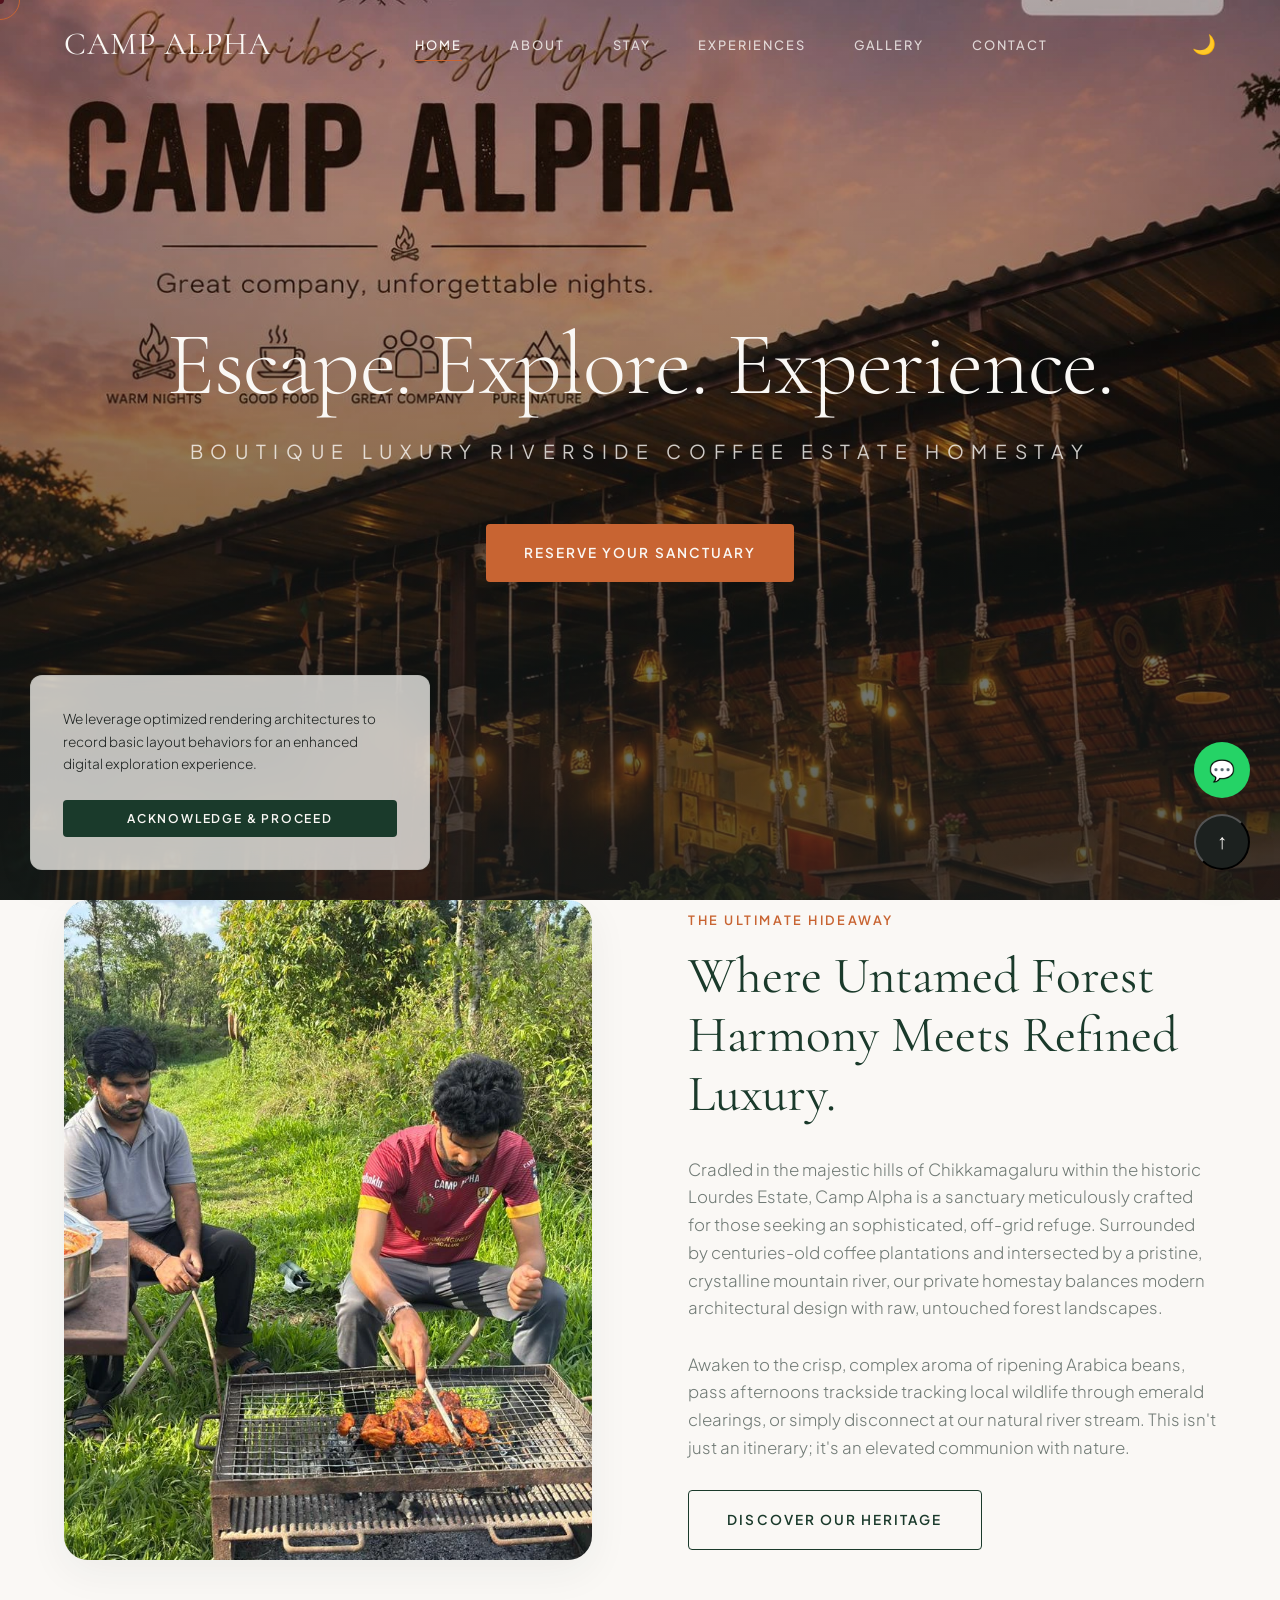
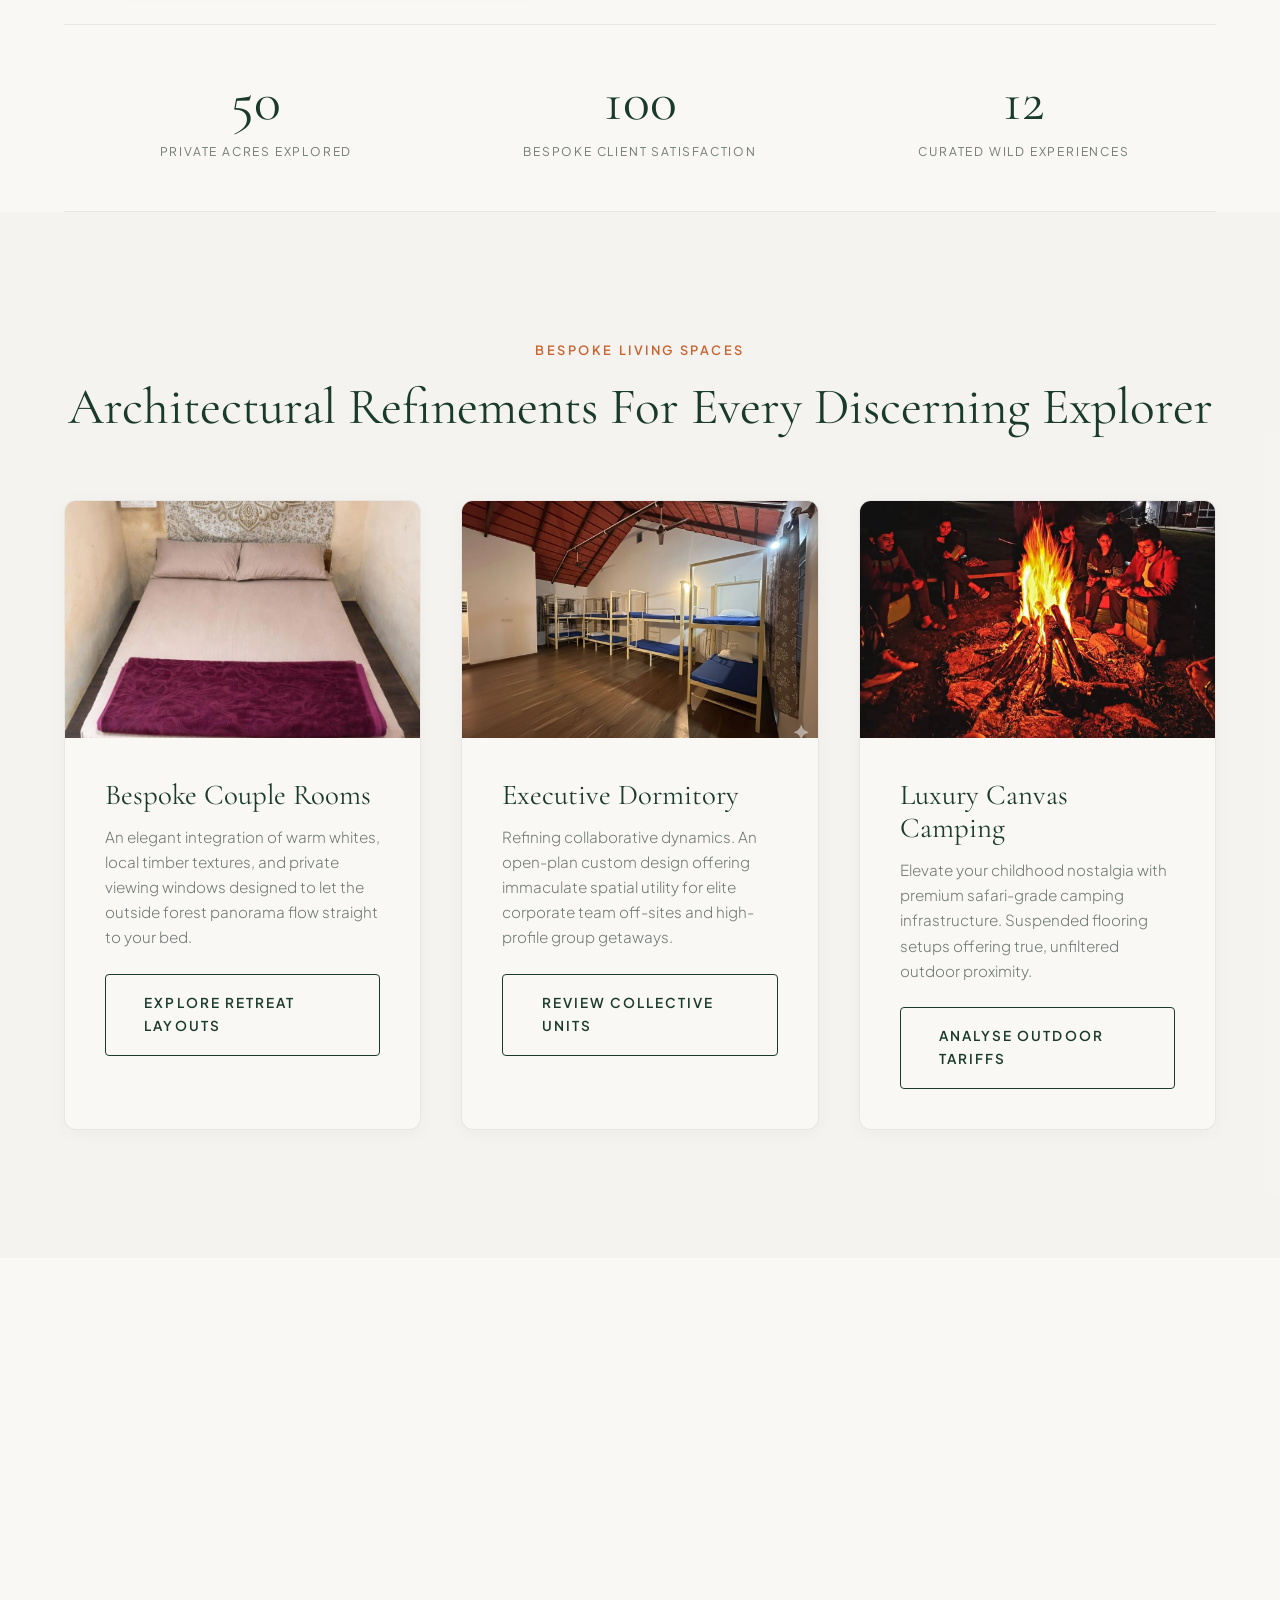
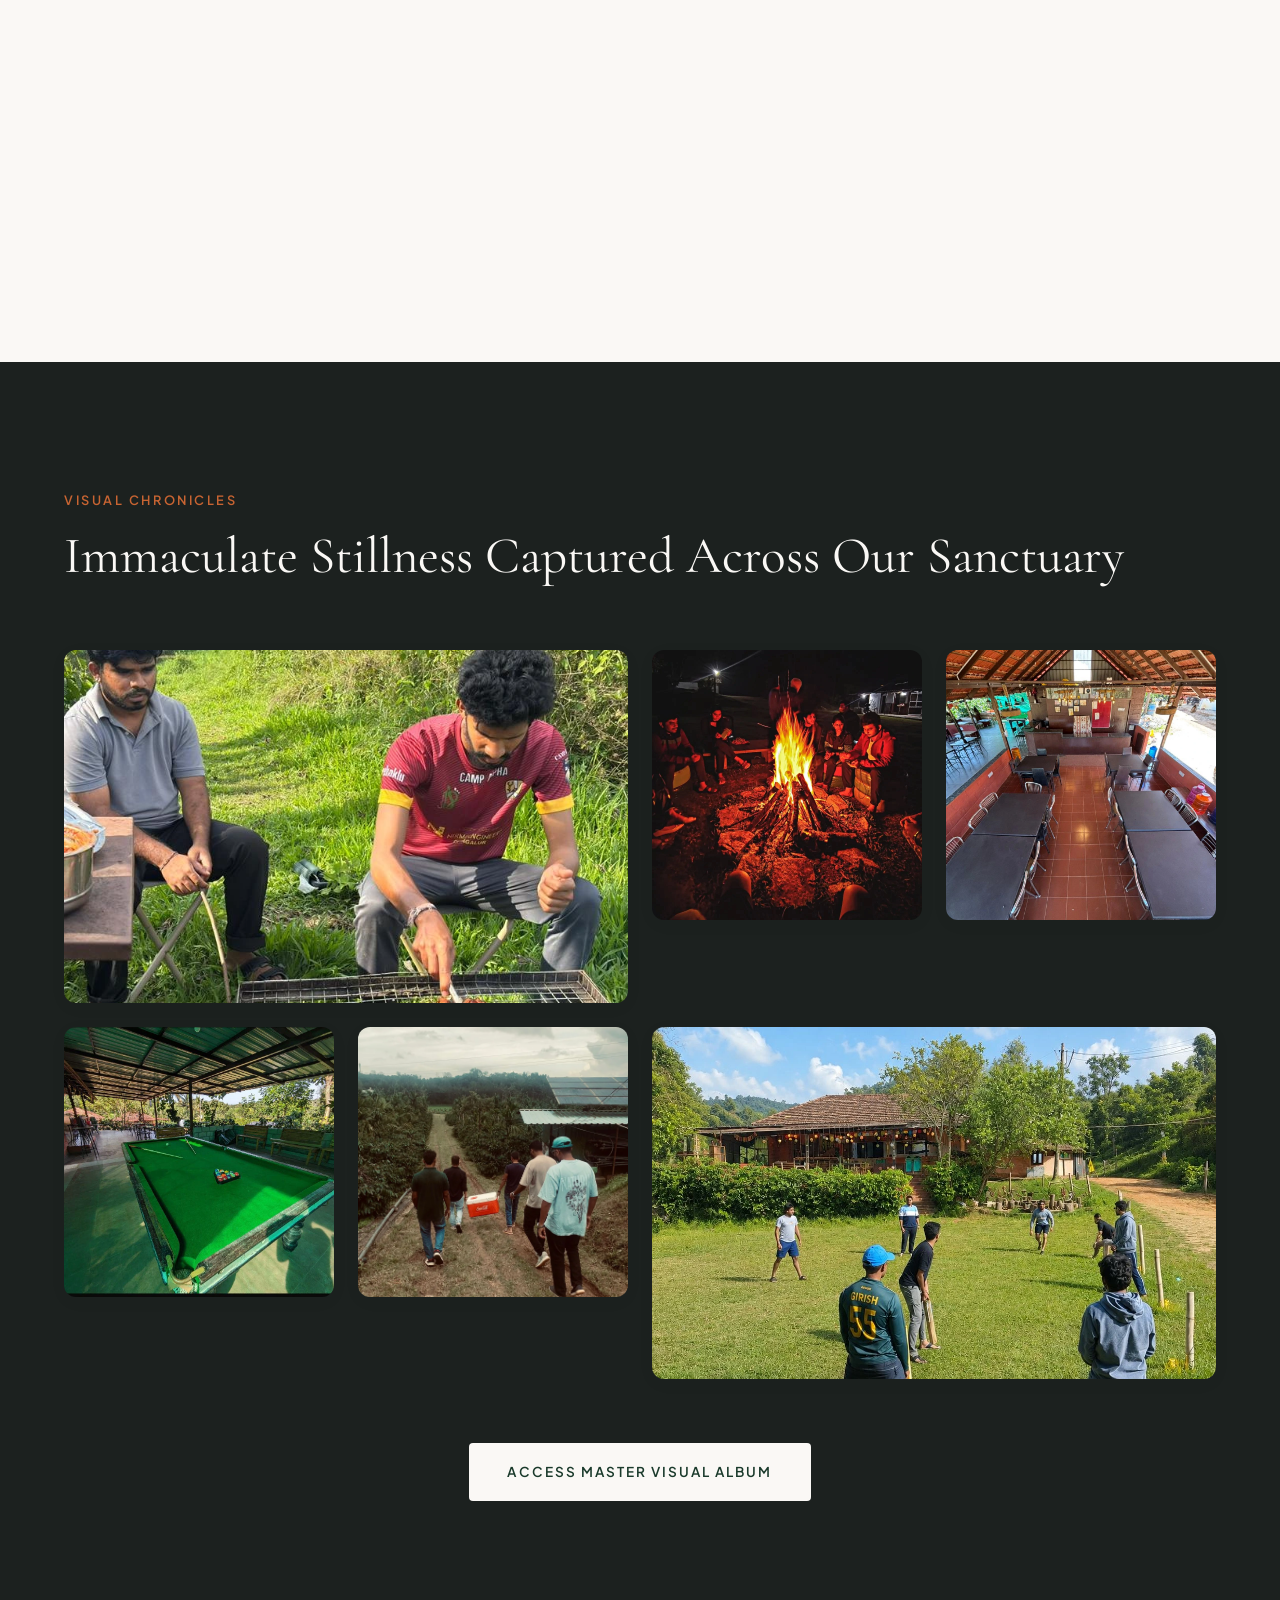
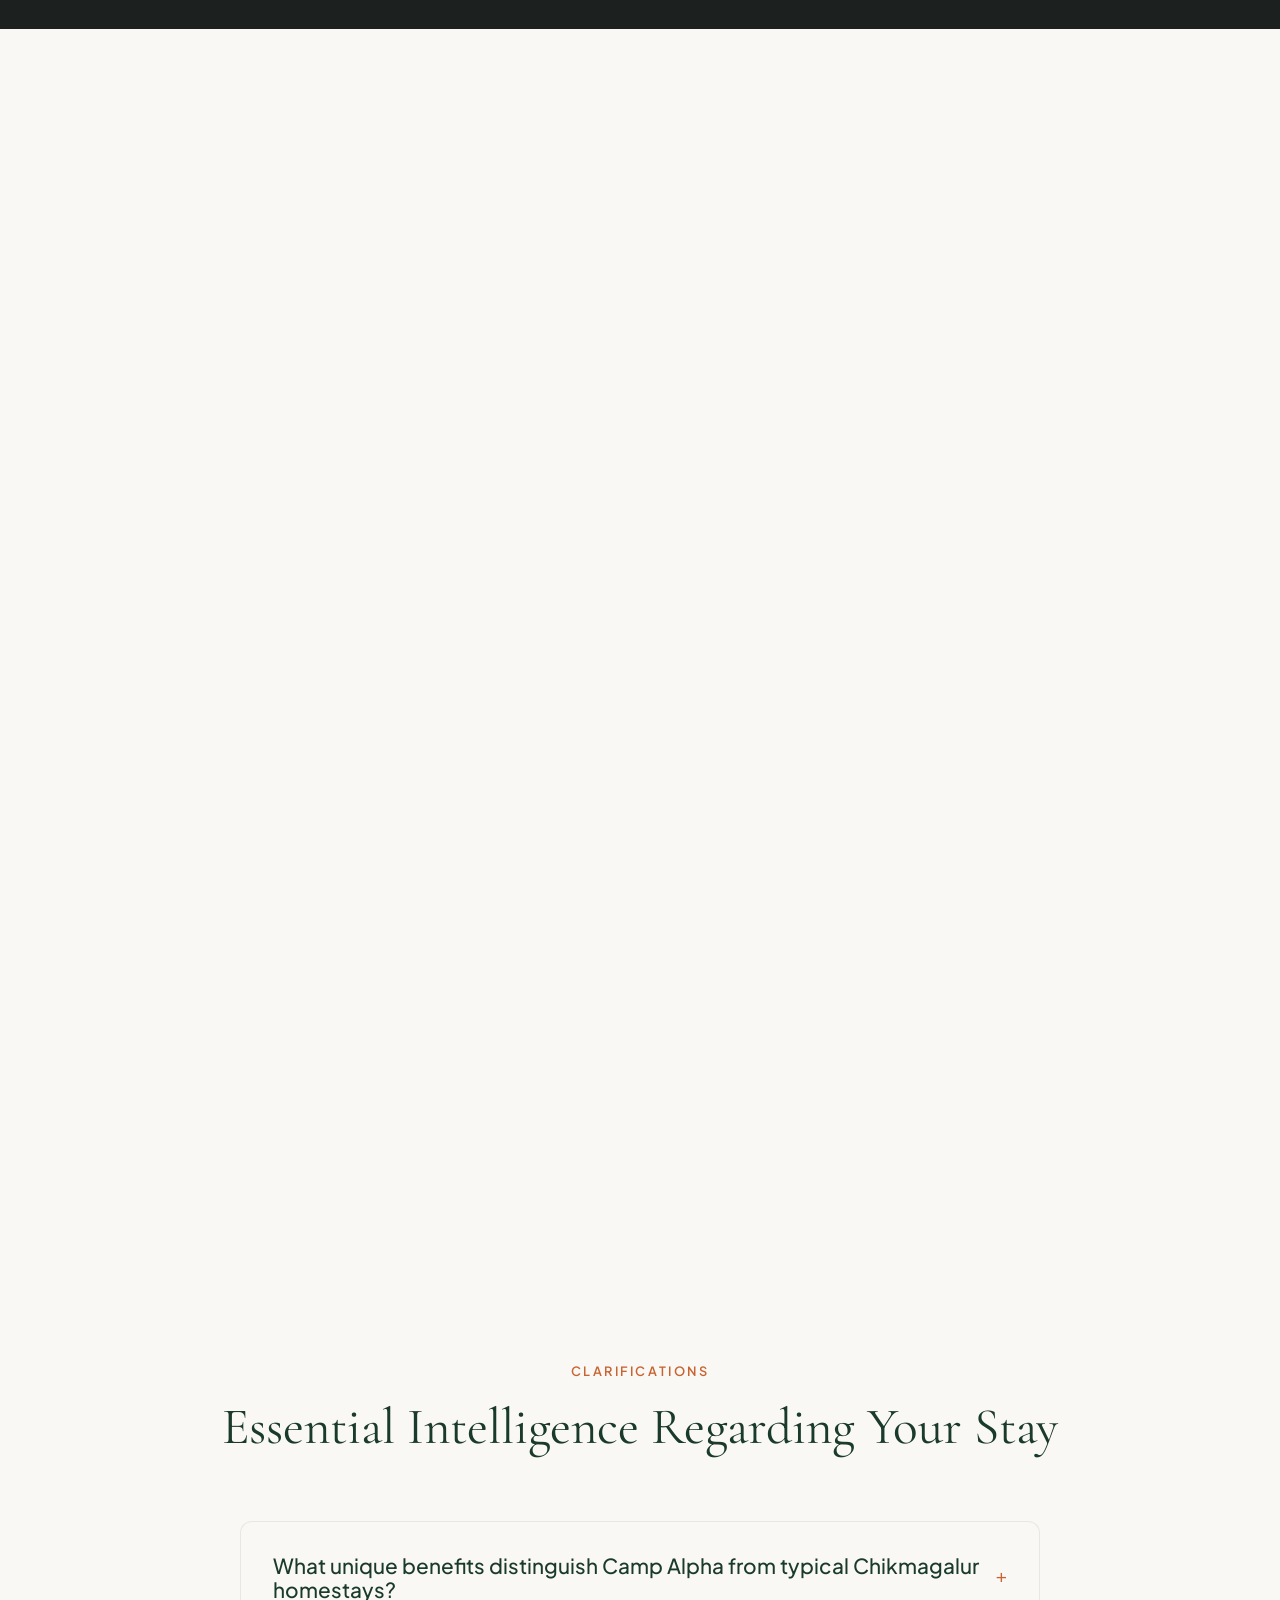
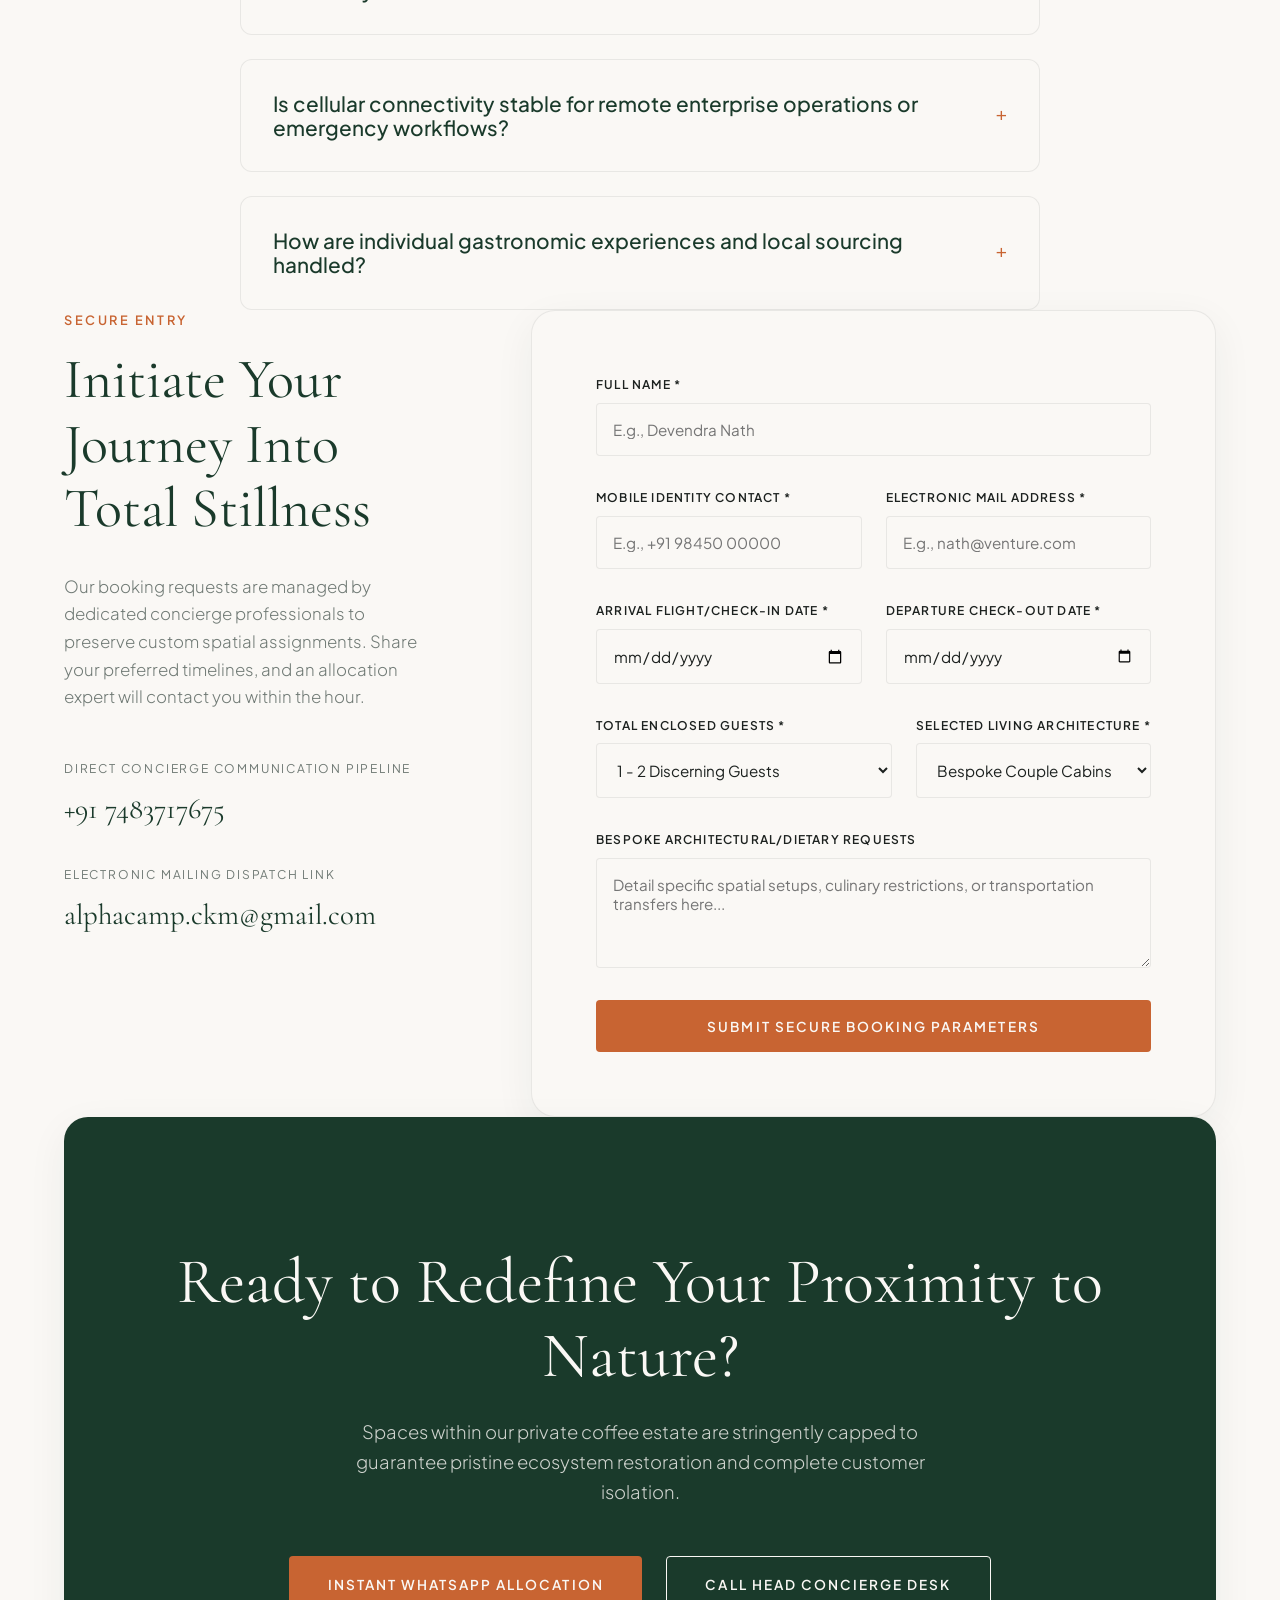
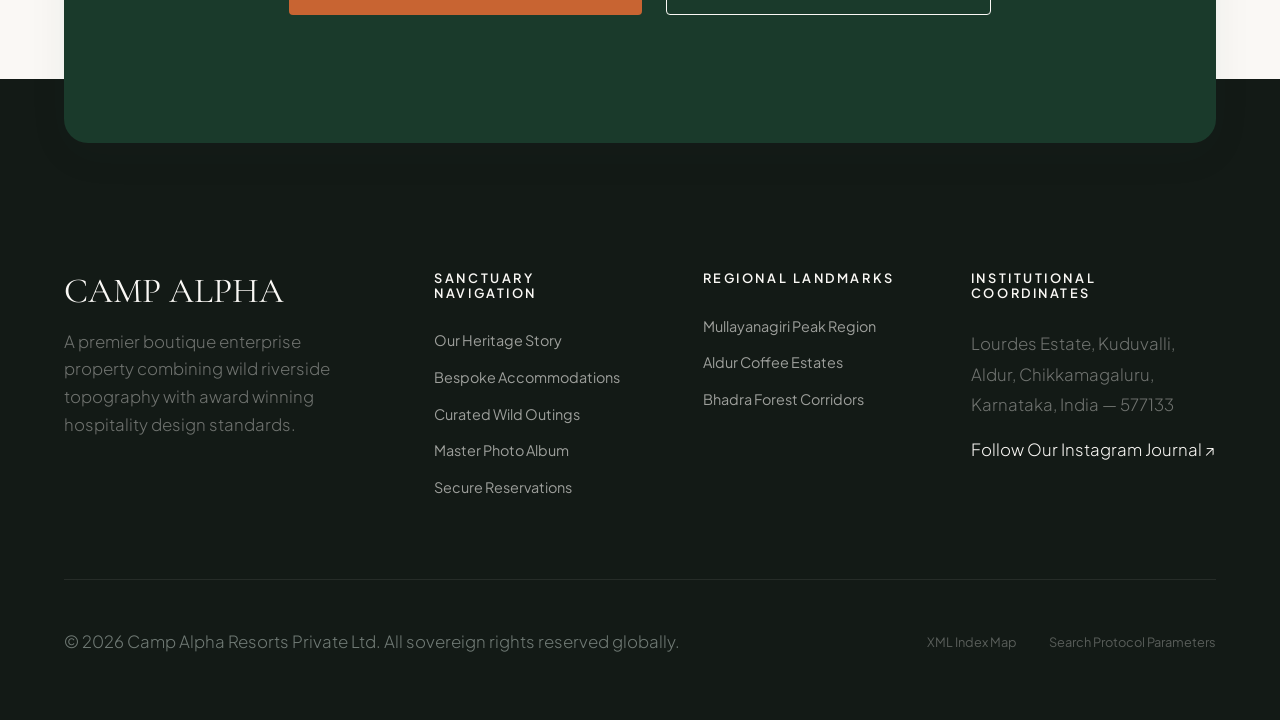
==== commit bc24958c: "Update index.html" ====
--- a/index.html
+++ b/index.html
@@ -4,39 +4,34 @@
     <meta charset="UTF-8">
     <meta name="viewport" content="width=device-width, initial-scale=1.0">
     
-    <!-- Primed Semantic Search & Discovery Configurations -->
     <title>Camp Alpha | Premium Riverside Luxury Homestay in Chikmagalur</title>
     <meta name="description" content="Immerse yourself in Camp Alpha, the definitive luxury coffee estate and riverside homestay in Chikmagalur. Discover bespoke camping, private natural streams, and pristine wilderness retreats near Aldur.">
     <meta name="keywords" content="Homestay in Chikmagalur, Best Homestay in Chikmagalur, Camping in Chikmagalur, Coffee Estate Stay Chikmagalur, Riverside Homestay, Luxury Homestay Chikmagalur, Family Resort Chikmagalur, Couple Stay Chikmagalur">
     <link rel="canonical" href="https://campalpha.in/index.html">
 
-    <!-- Open Graph Protocol Specifications -->
     <meta property="og:site_name" content="Camp Alpha">
     <meta property="og:title" content="Camp Alpha | Premium Riverside Luxury Homestay in Chikmagalur">
     <meta property="og:description" content="Escape to a sanctuary of pure elegance. Experience custom premium camping and refined plantation living within our exclusive private coffee estate in Karnataka.">
-    <meta property="og:image" content="images/share-preview.jpg">
+    <meta property="og:image" content="images/share-preview.webp">
     <meta property="og:url" content="https://campalpha.in/index.html">
     <meta property="og:type" content="lodgingBusiness">
 
-    <!-- Twitter Card Infrastructure -->
     <meta name="twitter:card" content="summary_large_image">
     <meta name="twitter:title" content="Camp Alpha | Premium Riverside Luxury Homestay in Chikmagalur">
     <meta name="twitter:description" content="Discover premium hospitality wrapped in untamed rainforest landscapes. Book your luxury coffee plantation escape.">
-    <meta name="twitter:image" content="images/share-preview.jpg">
-
-    <!-- Performance Prefetch Optimization Hooks -->
-    <link rel="preload" href="images/hero-bg.jpg" as="image">
+    <meta name="twitter:image" content="images/share-preview.webp">
+
+    <link rel="preload" href="images/hero-bg.webp" as="image">
     <link rel="stylesheet" href="styles.css">
     <link rel="shortcut icon" href="favicon.ico" type="image/x-icon">
     <link rel="manifest" href="manifest.webmanifest">
 
-    <!-- Structured Corporate Schema Integration (JSON-LD JSON Matrix) -->
     <script type="application/ld+json">
     {
       "@context": "https://schema.org",
       "@type": "LodgingBusiness",
       "name": "Camp Alpha",
-      "image": "https://campalpha.in/images/share-preview.jpg",
+      "image": "https://campalpha.in/images/share-preview.webp",
       "description": "Premium luxury boutique riverside coffee estate homestay and upscale camping destination in Chikkamagaluru, Karnataka.",
       "url": "https://campalpha.in",
       "telephone": "+917483717675",
@@ -65,20 +60,16 @@
 </head>
 <body>
 
-    <!-- Luxury Page Execution Loader Overlay -->
     <div id="page-loader" role="presentation" aria-hidden="true">
         <div class="loader-logo">CAMP ALPHA</div>
         <div class="loader-bar"><div class="loader-progress"></div></div>
     </div>
 
-    <!-- Live Performance Visual Linear Scroll Tracking System -->
     <div id="scroll-progress" role="presentation" aria-hidden="true"></div>
 
-    <!-- Desktop & Mobile Custom Cursor Micro-Interactions -->
     <div id="custom-cursor" role="presentation" aria-hidden="true"></div>
     <div id="custom-cursor-backdrop" role="presentation" aria-hidden="true"></div>
 
-    <!-- Header Block Navigation Core -->
     <header>
         <div class="nav-container">
             <a href="index.html" class="brand-logo" aria-label="Camp Alpha Home">CAMP ALPHA</a>
@@ -101,7 +92,6 @@
         </div>
     </header>
 
-    <!-- Drawer Navigation Systems Container overlay (Mobile Viewport Contexts Only) -->
     <div id="mobile-nav" class="mobile-nav-overlay" aria-hidden="true">
         <ul class="mobile-menu">
             <li><a href="index.html" class="mobile-link active">Home</a></li>
@@ -114,7 +104,6 @@
     </div>
 
     <main>
-        <!-- Luxury Interactive Visual Parallax Stage Hero Component -->
         <section class="hero-stage" aria-label="Welcome Presentation Screen">
             <div class="hero-parallax-bg" role="presentation"></div>
             <div class="hero-content-wrapper">
@@ -124,11 +113,10 @@
             </div>
         </section>
 
-        <!-- Brand Core Narrative Introduction Block -->
         <section class="container reveal-on-scroll">
             <div class="narrative-grid">
                 <div class="narrative-image-frame">
-                    <img src="images/gallery-1.jpg" alt="Exquisite morning landscape highlighting lush, raw rain forest layers enclosing Camp Alpha Homestay in Chikmagalur" loading="lazy">
+                    <img src="images/gallery-1.webp" alt="Exquisite morning landscape highlighting lush, raw rain forest layers enclosing Camp Alpha Homestay in Chikmagalur" loading="lazy">
                 </div>
                 <div class="narrative-body">
                     <span class="uppercase-tracking">The Ultimate Hideaway</span>
@@ -139,7 +127,6 @@
                 </div>
             </div>
             
-            <!-- Real-time Interactive Core Metric Node Counters -->
             <div class="metrics-row">
                 <div class="metric-node">
                     <span class="metric-value" data-target="50">0</span>
@@ -156,7 +143,6 @@
             </div>
         </section>
 
-        <!-- Accommodations Showcase Grid Section -->
         <section style="background: rgba(28, 33, 31, 0.02);" class="reveal-on-scroll">
             <div class="container">
                 <span class="uppercase-tracking text-center">Bespoke Living Spaces</span>
@@ -165,7 +151,7 @@
                 <div class="accommodation-grid">
                     <div class="accommodation-card">
                         <div class="card-media-wrapper">
-                            <img src="images/stay-couple.jpg" alt="Luxury couple sanctuary suite interior rendering featuring expansive glass fronting forest clearings" loading="lazy">
+                            <img src="images/stay-couple.webp" alt="Luxury couple sanctuary suite interior rendering featuring expansive glass fronting forest clearings" loading="lazy">
                         </div>
                         <div class="card-meta-content">
                             <h3>Bespoke Couple Rooms</h3>
@@ -175,7 +161,7 @@
                     </div>
                     <div class="accommodation-card">
                         <div class="card-media-wrapper">
-                            <img src="images/stay-dorm.jpg" alt="Premium custom wood crafted enterprise corporate dorm accommodations at Camp Alpha" loading="lazy">
+                            <img src="images/stay-dorm.webp" alt="Premium custom wood crafted enterprise corporate dorm accommodations at Camp Alpha" loading="lazy">
                         </div>
                         <div class="card-meta-content">
                             <h3>Executive Dormitory</h3>
@@ -185,7 +171,7 @@
                     </div>
                     <div class="accommodation-card">
                         <div class="card-media-wrapper">
-                            <img src="images/gallery-2.jpg" alt="High luxury safari structural clamping setup beneath towering coffee plantation canopies" loading="lazy">
+                            <img src="images/gallery-2.webp" alt="High luxury safari structural clamping setup beneath towering coffee plantation canopies" loading="lazy">
                         </div>
                         <div class="card-meta-content">
                             <h3>Luxury Canvas Camping</h3>
@@ -197,7 +183,6 @@
             </div>
         </section>
 
-        <!-- Curated Experiential Matrix Section -->
         <section class="container reveal-on-scroll">
             <span class="uppercase-tracking">Curated Journeys</span>
             <h2 class="section-headline">Immersive Adventures Formed Within The Highlands</h2>
@@ -221,7 +206,6 @@
             </div>
         </section>
 
-        <!-- High Resolution Curated Visual Media Grid Gallery Preview -->
         <section style="background: var(--charcoal); color: #FAF8F5;" class="reveal-on-scroll">
             <div class="container">
                 <span class="uppercase-tracking">Visual Chronicles</span>
@@ -229,22 +213,22 @@
                 
                 <div class="gallery-showcase-grid">
                     <div class="gallery-item gi-span-6">
-                        <img src="images/gallery-1.jpg" data-src="images/gallery-1.jpg" alt="Detailed close up tracking pure natural water currents running via Camp Alpha river stay" loading="lazy">
+                        <img src="images/gallery-1.webp" data-src="images/gallery-1.webp" alt="Detailed close up tracking pure natural water currents running via Camp Alpha river stay" loading="lazy">
                     </div>
                     <div class="gallery-item gi-span-3">
-                        <img src="images/gallery-2.jpg" data-src="images/gallery-2.jpg" alt="Sophisticated twilight illumination casting shadows on outdoor relaxation zones" loading="lazy">
+                        <img src="images/gallery-2.webp" data-src="images/gallery-2.webp" alt="Sophisticated twilight illumination casting shadows on outdoor relaxation zones" loading="lazy">
                     </div>
                     <div class="gallery-item gi-span-3">
-                        <img src="images/amenity-dining.jpg" data-src="images/amenity-dining.jpg" alt="Premium open air dining platform loaded with local authentic organic dishes" loading="lazy">
+                        <img src="images/amenity-dining.webp" data-src="images/amenity-dining.webp" alt="Premium open air dining platform loaded with local authentic organic dishes" loading="lazy">
                     </div>
                     <div class="gallery-item gi-span-3">
-                        <img src="images/amenity-snooker.jpg" data-src="images/amenity-snooker.jpg" alt="Polished high end mahogany snooker tables waiting for guests inside the lounge area" loading="lazy">
+                        <img src="images/amenity-snooker.webp" data-src="images/amenity-snooker.webp" alt="Polished high end mahogany snooker tables waiting for guests inside the lounge area" loading="lazy">
                     </div>
                     <div class="gallery-item gi-span-3">
-                        <img src="images/amenity-trek.jpg" data-src="images/amenity-trek.jpg" alt="Guests standing atop high mountain precipices highlighting Western Ghats range visibility" loading="lazy">
+                        <img src="images/amenity-trek.webp" data-src="images/amenity-trek.webp" alt="Guests standing atop high mountain precipices highlighting Western Ghats range visibility" loading="lazy">
                     </div>
                     <div class="gallery-item gi-span-6">
-                        <img src="images/gallery-4.jpg" data-src="images/gallery-4.jpg" alt="Wide aerial overview showcasing the expansive plantation canopy over Lourdes Estate" loading="lazy">
+                        <img src="images/gallery-4.webp" data-src="images/gallery-4.webp" alt="Wide aerial overview showcasing the expansive plantation canopy over Lourdes Estate" loading="lazy">
                     </div>
                 </div>
                 <div class="text-center" style="margin-top: 4rem;">
@@ -253,7 +237,6 @@
             </div>
         </section>
 
-        <!-- Dynamic Modular Media Overlay Component Interface (Lightbox) -->
         <div id="lightbox-overlay" role="dialog" aria-label="High Resolution Image Lightbox Viewer Overlay" aria-hidden="true">
             <div class="lightbox-frame">
                 <button id="lightbox-close-btn" class="lightbox-close" aria-label="Dismiss Overlay Viewer">✕ CLOSE</button>
@@ -261,7 +244,6 @@
             </div>
         </div>
 
-        <!-- Geographic Integration & Nearby Regional Attractions Breakdown Matrix -->
         <section class="container reveal-on-scroll">
             <span class="uppercase-tracking">Regional Discovery</span>
             <h2 class="section-headline">Proximity Metrics To Crucial Chikkamagaluru Icons</h2>
@@ -312,7 +294,6 @@
             </div>
         </section>
 
-        <!-- Verified Luxury Client Review Testimonials Slider Component -->
         <section style="background: rgba(200, 100, 50, 0.03);" class="reveal-on-scroll">
             <div class="container">
                 <span class="uppercase-tracking text-center">Verified Experiences</span>
@@ -336,7 +317,6 @@
             </div>
         </section>
 
-        <!-- Deep Contextual Structural FAQ Component Block -->
         <section class="container reveal-on-scroll">
             <span class="uppercase-tracking text-center">Clarifications</span>
             <h2 class="text-center section-headline">Essential Intelligence Regarding Your Stay</h2>
@@ -372,7 +352,6 @@
             </div>
         </section>
 
-        <!-- Highly Responsive Data Processing Booking & Inquiry Form Module Element -->
         <section id="booking-engine" class="container reveal-on-scroll">
             <div class="form-layout-grid">
                 <div class="contact-meta-card">
@@ -393,7 +372,6 @@
                 </div>
                 
                 <form id="camp-alpha-booking-form" class="premium-booking-form" action="https://formsubmit.co/alphacamp.ckm@gmail.com" method="POST">
-                    <!-- Security Anti Spam Override Elements -->
                     <input type="hidden" name="_captcha" value="false">
                     <input type="hidden" name="_subject" value="NEW EXCLUSIVE LUXURY BOOKING REQUEST - CAMP ALPHA PORTAL">
                     
@@ -454,7 +432,6 @@
             </div>
         </section>
 
-        <!-- Asynchronous API Dispatch Premium Notification Success Screen Modal -->
         <div id="success-modal" class="notification-modal-overlay" role="dialog" aria-modal="true" aria-hidden="true">
             <div class="success-modal-card">
                 <h3>Request Synchronized</h3>
@@ -463,7 +440,6 @@
             </div>
         </div>
 
-        <!-- Cohesive Interactive Closing Banner Component -->
         <div class="container reveal-on-scroll">
             <div class="booking-cta-banner-block">
                 <h2>Ready to Redefine Your Proximity to Nature?</h2>
@@ -476,7 +452,6 @@
         </div>
     </main>
 
-    <!-- Master Base Institutional Footer Blueprint -->
     <footer class="master-footer-node">
         <div class="container">
             <div class="footer-columns-container">
@@ -514,7 +489,7 @@
             </div>
             
             <div style="display:flex; justify-content:space-between; align-items:center; flex-wrap:wrap; gap:1.5rem; font-size:0.8rem; color: rgba(250,248,245,0.3);">
-                <p>&copy; 2026 Camp Alpha Resorts Private Ltd. All sovereign rights reserved globally.</p>
+                <p>© 2026 Camp Alpha Resorts Private Ltd. All sovereign rights reserved globally.</p>
                 <div style="display:flex; gap:2rem;">
                     <a href="sitemap.xml" style="color:inherit; text-decoration:none;">XML Index Map</a>
                     <a href="robots.txt" style="color:inherit; text-decoration:none;">Search Protocol Parameters</a>
@@ -523,7 +498,6 @@
         </div>
     </footer>
 
-    <!-- Fixed Interactive Floating Global Utilities Layer Dock -->
     <div class="utility-actions-dock">
         <a href="https://wa.me/917483717675?text=Hello%20Camp%20Alpha,%20I%20would%20like%20to%20book%20a%20stay." class="dock-shortcut-btn ds-whatsapp" target="_blank" rel="noopener" aria-label="Establish Direct Encrypted WhatsApp Tunnel Link">
             💬
@@ -533,19 +507,16 @@
         </button>
     </div>
 
-    <!-- Mobile Screen Viewport Persistent Base Command Navigation Bar Hook -->
     <div class="mobile-action-bar-dock">
         <a href="tel:+917483717675" class="m-dock-call">Direct Line</a>
         <a href="#booking-engine" class="m-dock-book">Reserve Unit</a>
     </div>
 
-    <!-- Privacy Compliance Tracking Notification Context Banner -->
     <div id="cookie-consent-banner" role="status" aria-live="polite">
         <p style="font-size:0.85rem; color:var(--charcoal);">We leverage optimized rendering architectures to record basic layout behaviors for an enhanced digital exploration experience.</p>
         <button id="cookie-accept-btn" class="btn-premium btn-primary" style="padding:0.7rem 1.5rem; font-size:0.75rem;">Acknowledge & Proceed</button>
     </div>
 
-    <!-- Core Interactive Operational Logic Pipeline -->
     <script src="script.js"></script>
 </body>
 </html>
--- a/styles.css
+++ b/styles.css
@@ -129,7 +129,7 @@
 
 /* Hero Component with Parallax Layering */
 .hero-stage { width: 100%; height: 100vh; position: relative; overflow: hidden; display: flex; align-items: center; background: #0c100e; }
-.hero-parallax-bg { position: absolute; top: 0; left: 0; width: 100%; height: 120%; background-image: linear-gradient(to bottom, rgba(0,0,0,0.2), rgba(28,33,31,0.85)), url('images/hero-bg.jpg'); background-size: cover; background-position: center; will-change: transform; transform: translateY(0); }
+.hero-parallax-bg { position: absolute; top: 0; left: 0; width: 100%; height: 120%; background-image: linear-gradient(to bottom, rgba(0,0,0,0.2), rgba(28,33,31,0.85)), url('images/hero-bg.webp'); background-size: cover; background-position: center; will-change: transform; transform: translateY(0); }
 .hero-content-wrapper { position: relative; z-index: 10; width: 100%; text-align: center; color: #FAF8F5; padding: 0 2rem; transform: translateY(20px); opacity: 0; animation: heroEntrance 1.2s cubic-bezier(0.25, 1, 0.5, 1) 0.5s forwards; }
 .hero-title { font-size: clamp(3.5rem, 7vw, 6.5rem); font-weight: 300; letter-spacing: -0.01em; margin-bottom: 1.5rem; line-height: 1.05; color: #FAF8F5; }
 .hero-tagline { font-family: var(--font-sans); font-size: clamp(0.9rem, 2vw, 1.2rem); text-transform: uppercase; letter-spacing: 0.4em; font-weight: 400; color: rgba(250, 248, 245, 0.8); margin-bottom: 3.5rem; }
